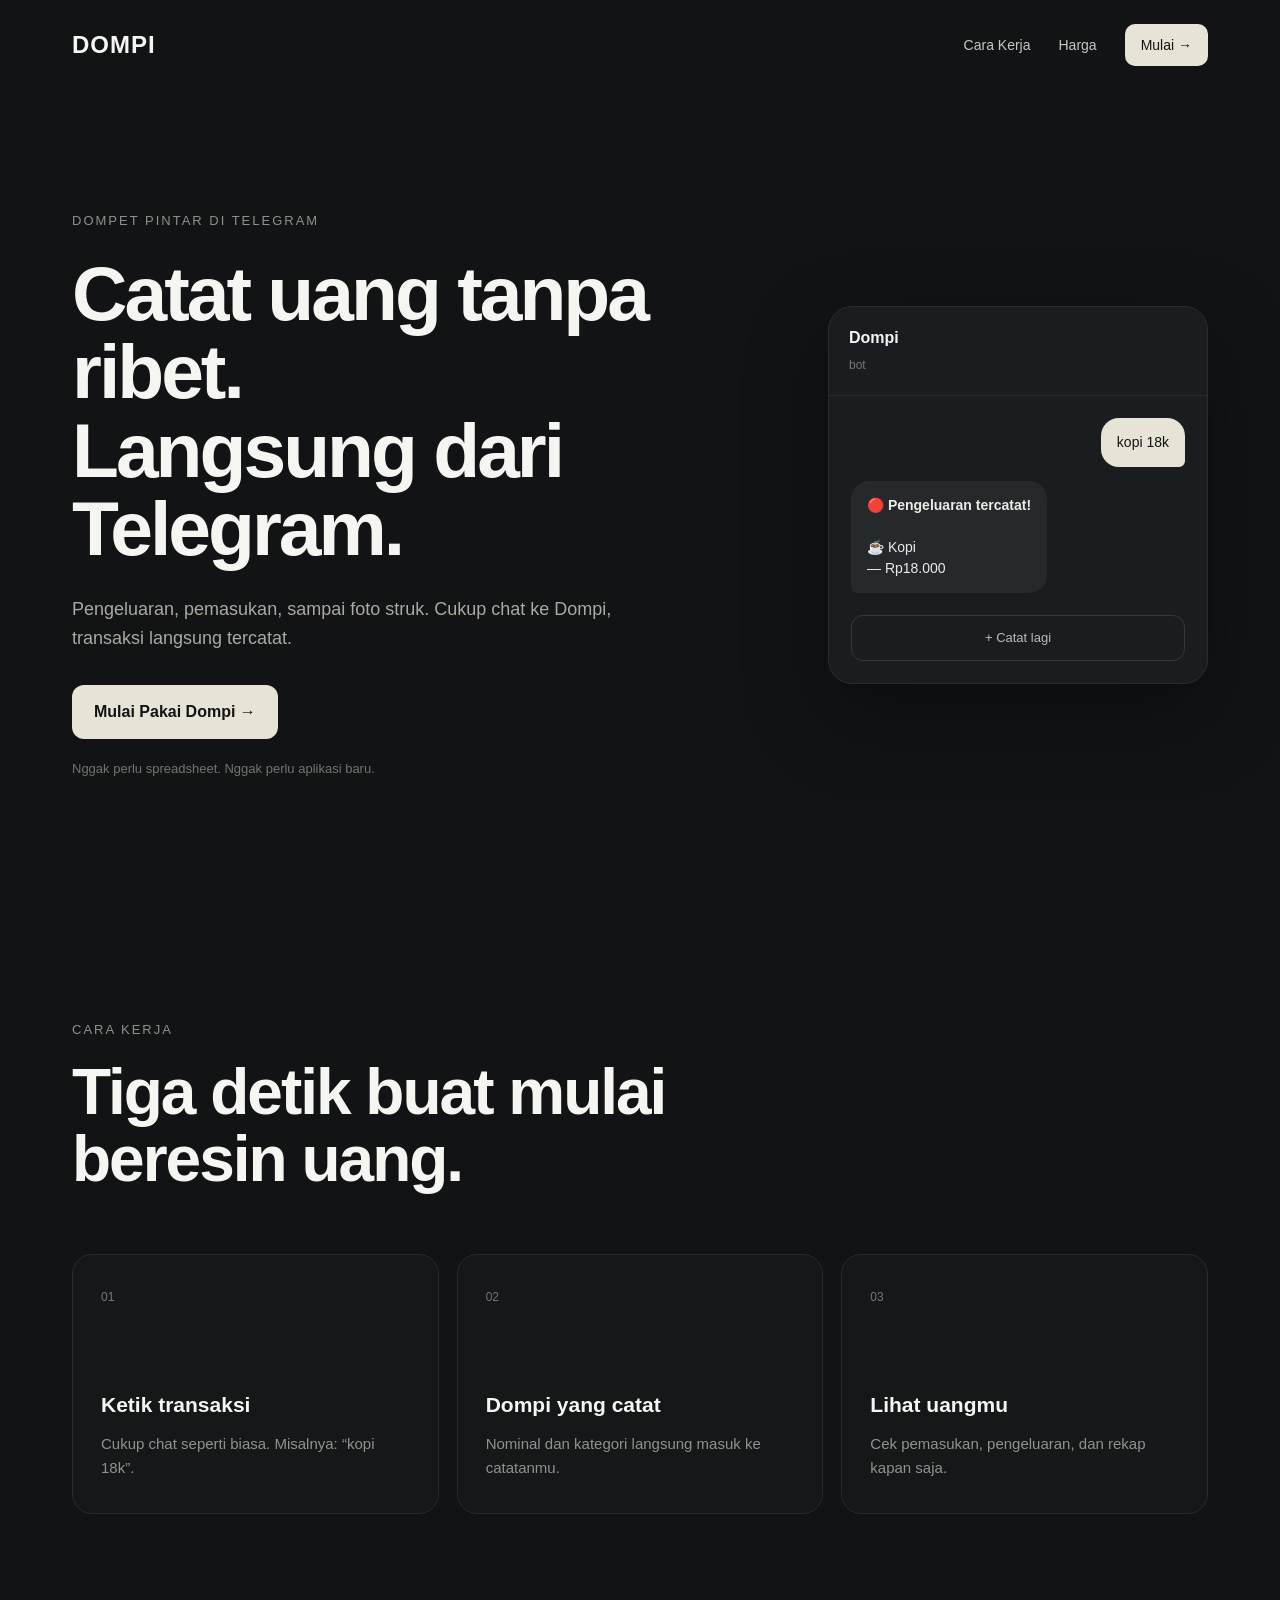
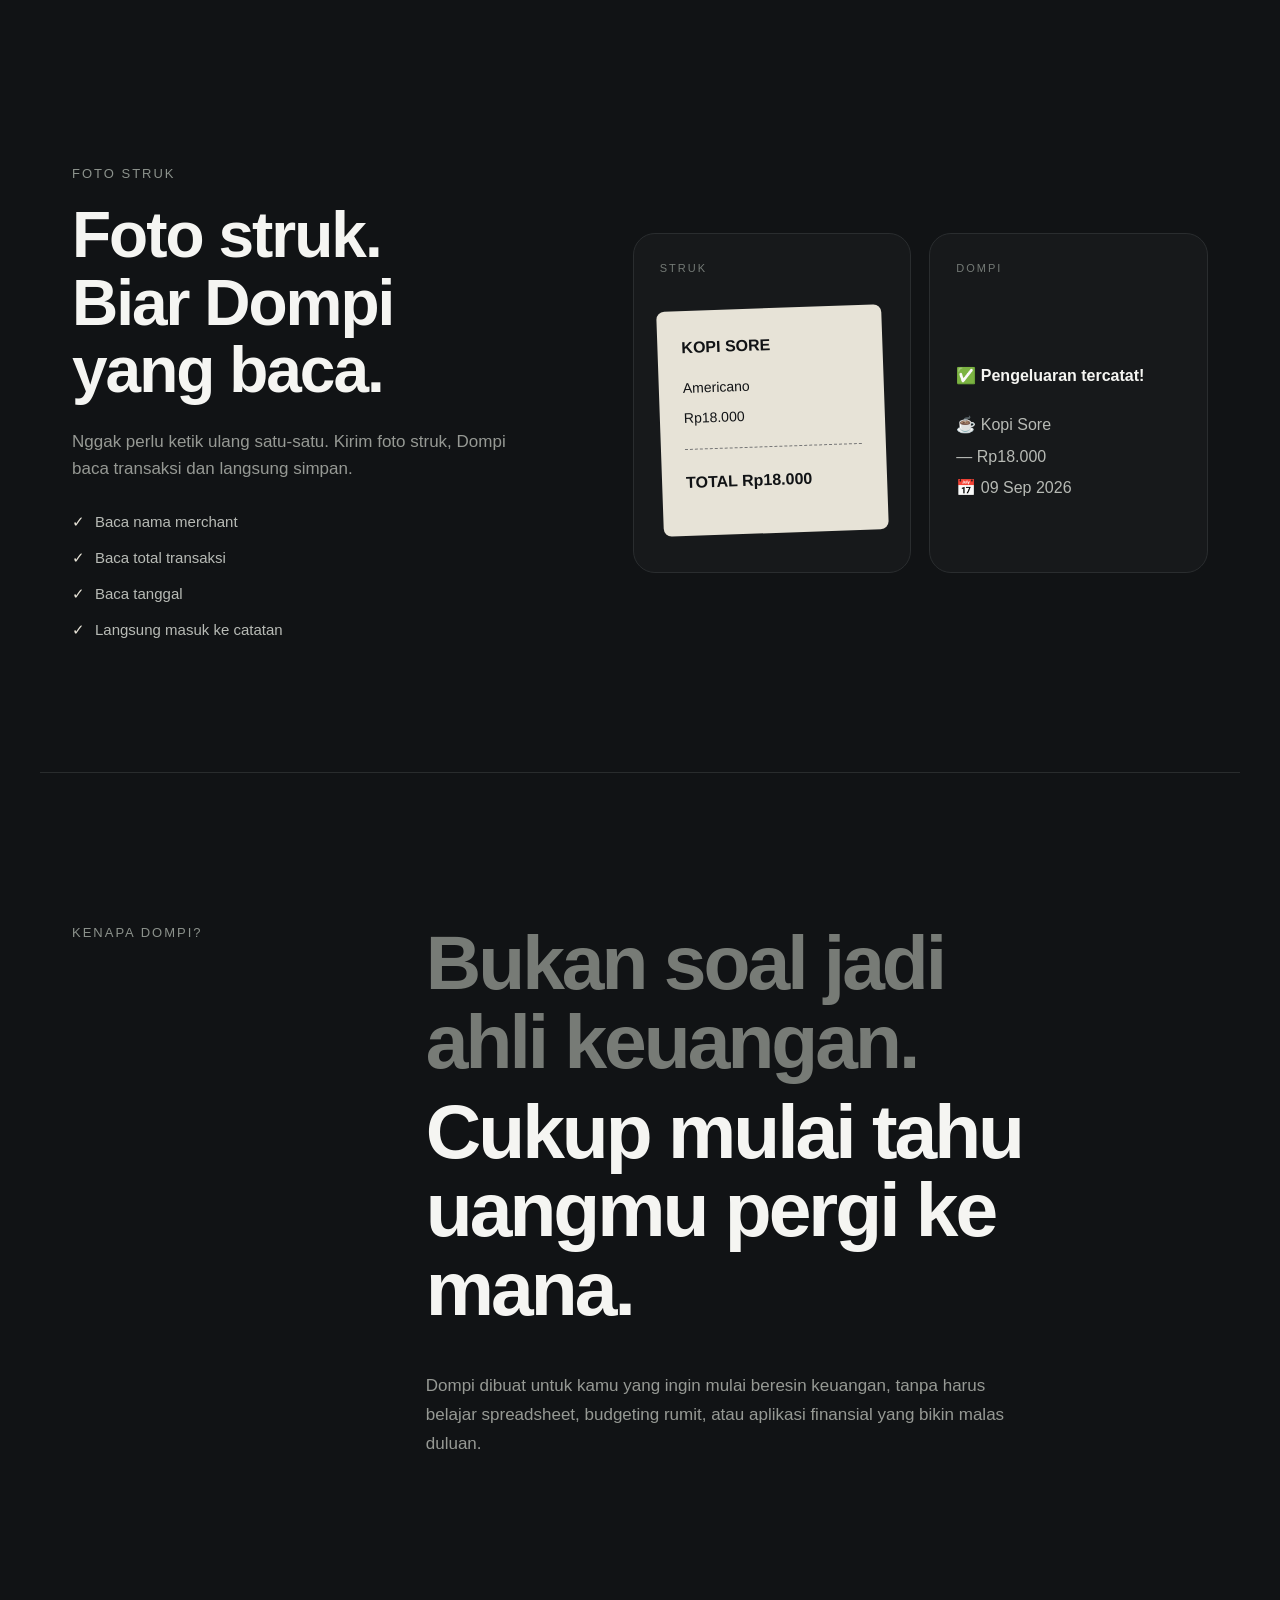
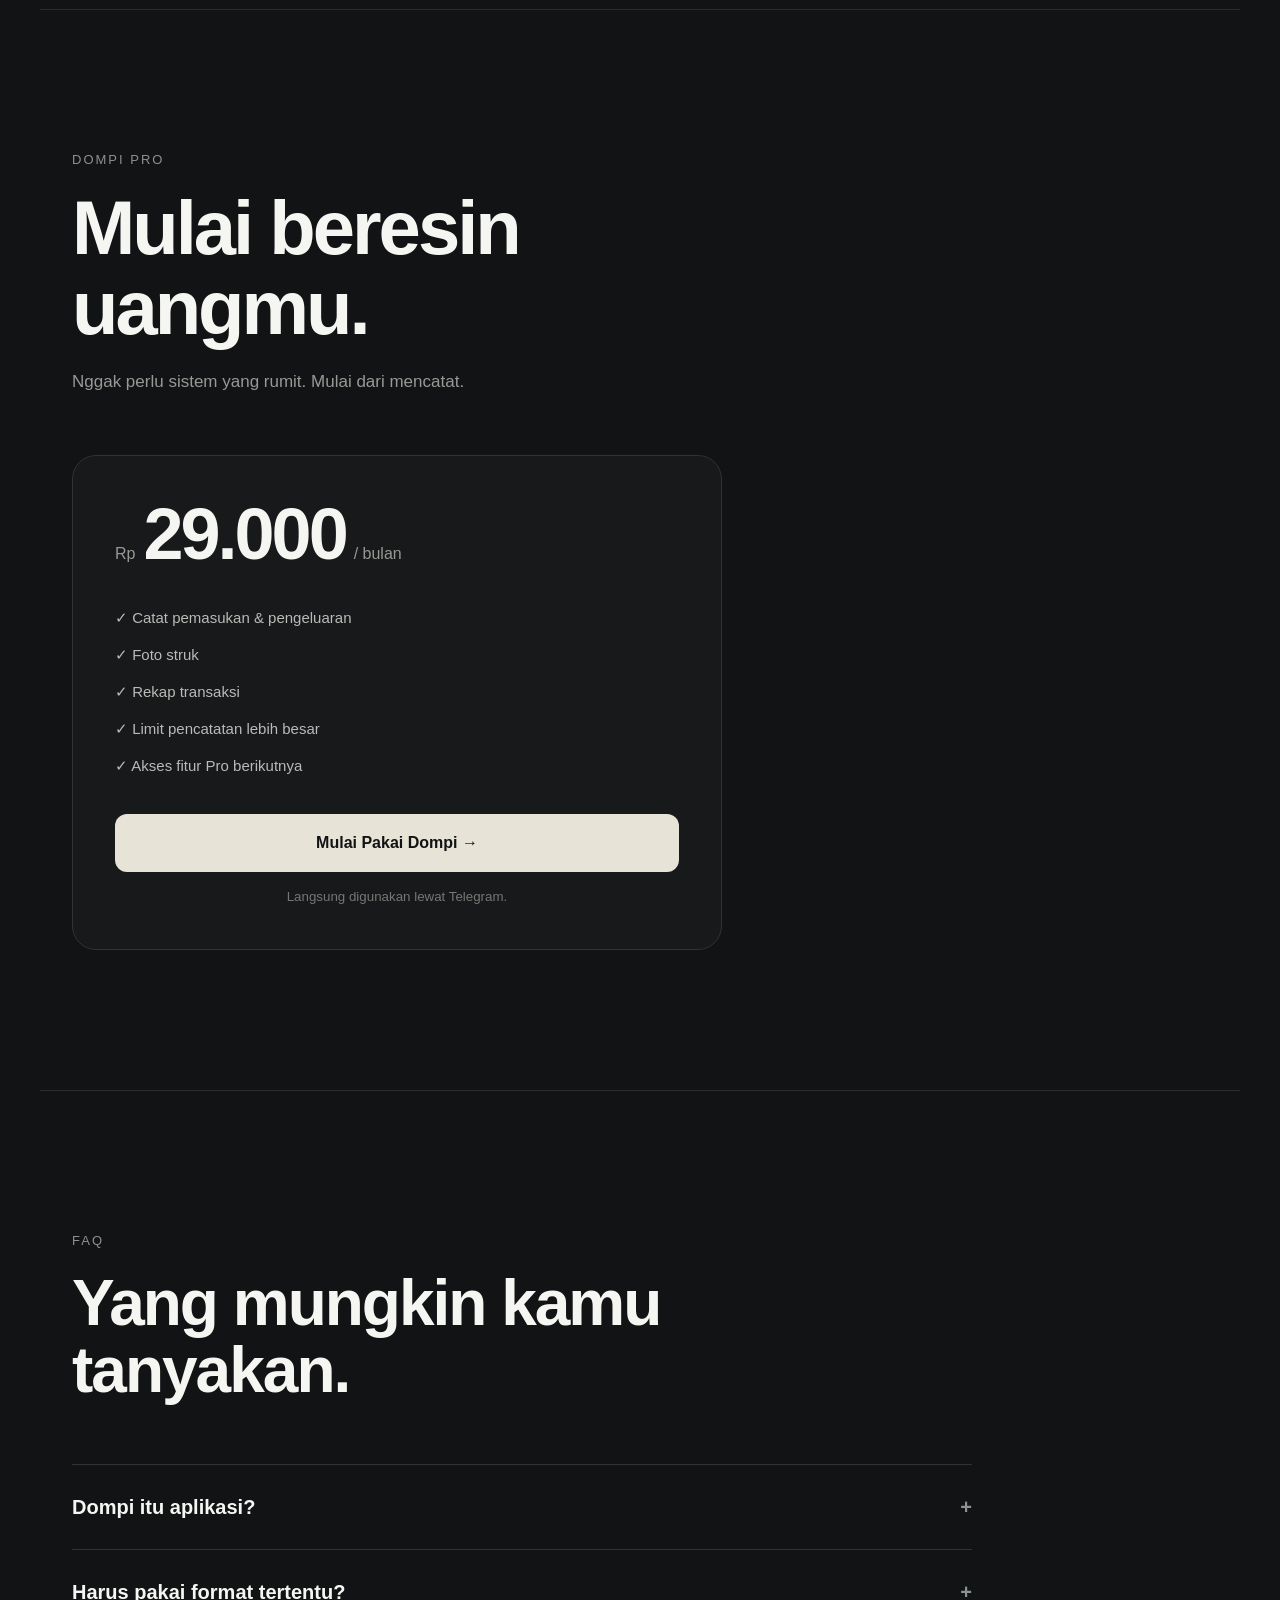
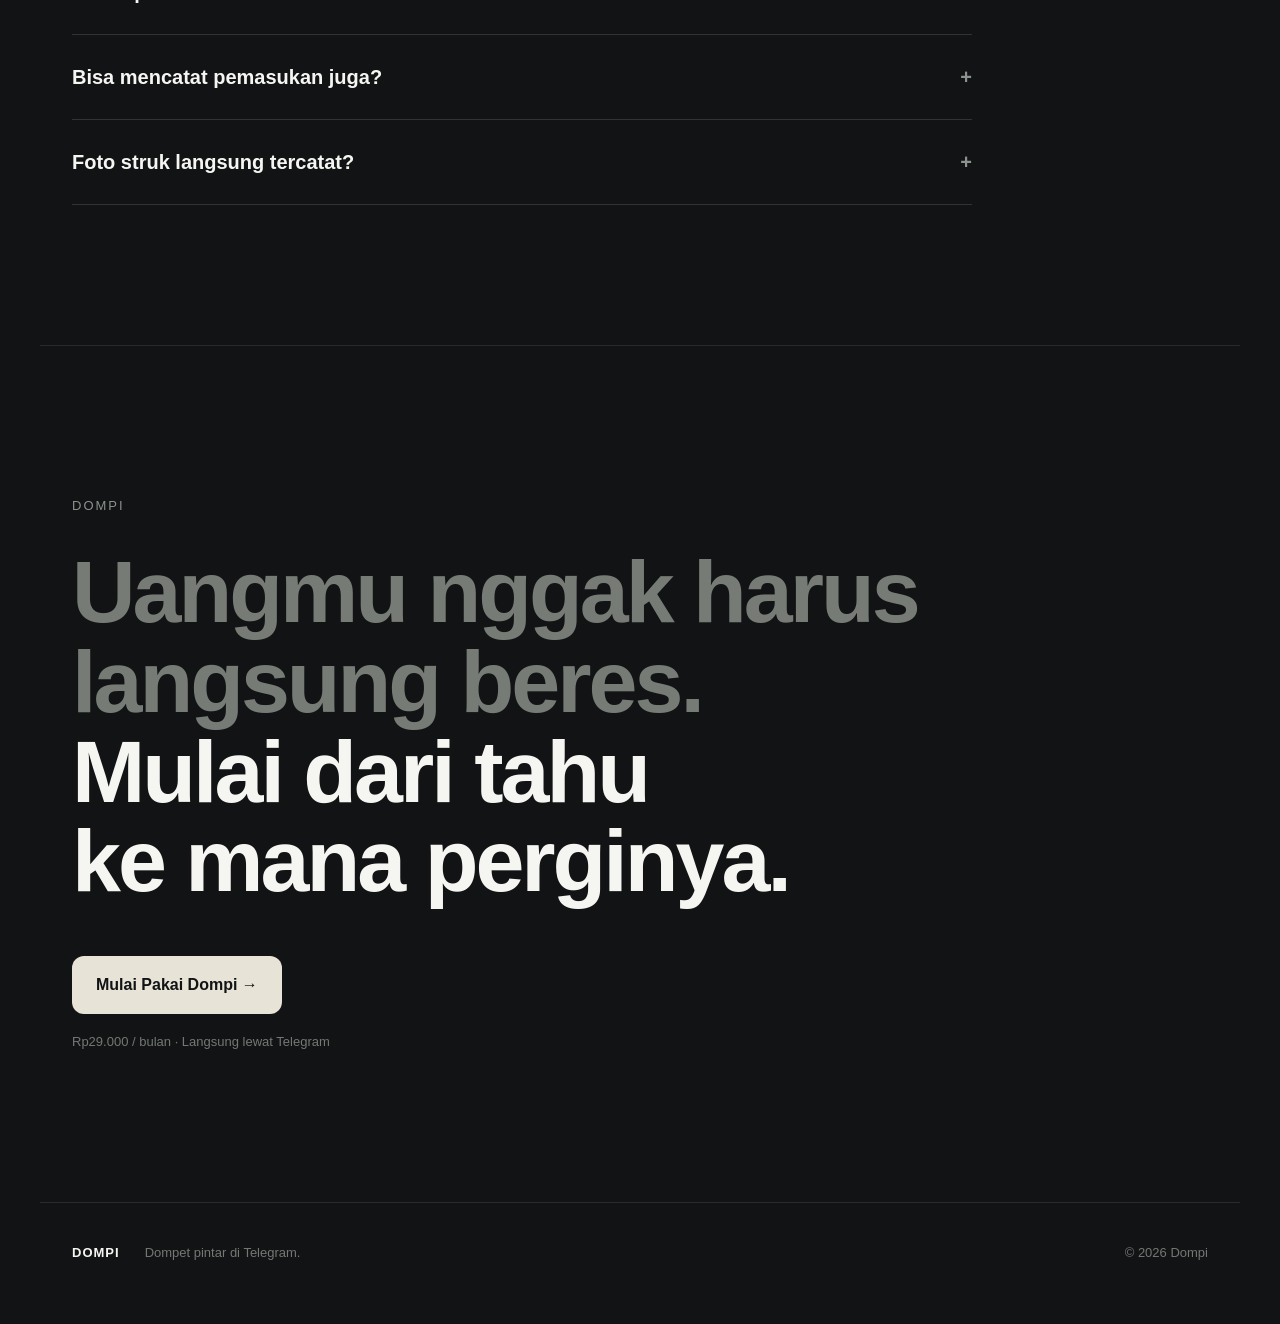
==== index.html @ 8dcc5e76 "Initial Dompi landing page" ====
<!DOCTYPE html>
<html lang="id">
<head>
    <meta charset="UTF-8">
    <meta name="viewport" content="width=device-width, initial-scale=1.0">

    <title>Dompi — Catat Uang Tanpa Ribet</title>
    <link rel="stylesheet" href="style.css">
</head>

<body>

    <nav>
        <h2>DOMPI</h2>

        <div>
            <a href="#cara-kerja">Cara Kerja</a>
            <a href="#harga">Harga</a>
            <a href="https://t.me/catetexpbot" target="_blank">Mulai →</a>
        </div>
    </nav>

<main>
    <section class="hero">

        <div class="hero-copy">
            <p>DOMPET PINTAR DI TELEGRAM</p>

            <h1>
                Catat uang tanpa ribet.<br>
                Langsung dari Telegram.
            </h1>

            <p>
                Pengeluaran, pemasukan, sampai foto struk.
                Cukup chat ke Dompi, transaksi langsung tercatat.
            </p>

            <a href="https://t.me/catetexpbot" target="_blank">Mulai Pakai Dompi →</a>

            <p>
                Nggak perlu spreadsheet. Nggak perlu aplikasi baru.
            </p>
        </div>

        <div class="chat-card">
            <div class="chat-header">
                <div>
                    <strong>Dompi</strong>
                    <span>bot</span>
                </div>
            </div>

            <div class="chat-body">
                <div class="message user-message">
                    kopi 18k
                </div>

                <div class="message bot-message">
                    <strong>🔴 Pengeluaran tercatat!</strong>
                    <br><br>
                    ☕ Kopi
                    <br>
                    — Rp18.000
                </div>

                <div class="chat-action">
                    + Catat lagi
                </div>
            </div>
        </div>

    </section>
</main>
<section class="how-it-works" id="cara-kerja">

    <div class="section-heading">
        <p>CARA KERJA</p>
        <h2>Tiga detik buat mulai beresin uang.</h2>
    </div>

    <div class="steps">

        <div class="step">
            <span>01</span>
            <h3>Ketik transaksi</h3>
            <p>Cukup chat seperti biasa. Misalnya: “kopi 18k”.</p>
        </div>

        <div class="step">
            <span>02</span>
            <h3>Dompi yang catat</h3>
            <p>Nominal dan kategori langsung masuk ke catatanmu.</p>
        </div>

        <div class="step">
            <span>03</span>
            <h3>Lihat uangmu</h3>
            <p>Cek pemasukan, pengeluaran, dan rekap kapan saja.</p>
        </div>

    </div>

</section>
<section class="receipt-section">

    <div class="receipt-copy">
        <p>FOTO STRUK</p>

        <h2>
            Foto struk.<br>
            Biar Dompi yang baca.
        </h2>

        <p>
            Nggak perlu ketik ulang satu-satu.
            Kirim foto struk, Dompi baca transaksi dan langsung simpan.
        </p>

        <ul>
            <li>Baca nama merchant</li>
            <li>Baca total transaksi</li>
            <li>Baca tanggal</li>
            <li>Langsung masuk ke catatan</li>
        </ul>
    </div>

    <div class="receipt-demo">

        <div class="receipt-photo">
            <span>STRUK</span>

            <div class="fake-receipt">
                <strong>KOPI SORE</strong>
                <p>Americano</p>
                <p>Rp18.000</p>
                <hr>
                <strong>TOTAL Rp18.000</strong>
            </div>
        </div>

        <div class="receipt-result">
            <span>DOMPI</span>

            <strong>✅ Pengeluaran tercatat!</strong>

            <p>☕ Kopi Sore</p>
            <p>— Rp18.000</p>
            <p>📅 09 Sep 2026</p>
        </div>

    </div>

</section>
<section class="benefit-section">

    <div class="benefit-label">
        <p>KENAPA DOMPI?</p>
    </div>

    <div class="benefit-content">
        <h2>
            Bukan soal jadi<br>
            ahli keuangan.
        </h2>

        <p class="benefit-big">
            Cukup mulai tahu<br>
            uangmu pergi ke mana.
        </p>

        <p class="benefit-description">
            Dompi dibuat untuk kamu yang ingin mulai beresin keuangan,
            tanpa harus belajar spreadsheet, budgeting rumit,
            atau aplikasi finansial yang bikin malas duluan.
        </p>
    </div>

</section>
<section class="pricing-section" id="harga">

    <div class="pricing-heading">
        <p>DOMPI PRO</p>
        <h2>Mulai beresin uangmu.</h2>
        <p>Nggak perlu sistem yang rumit. Mulai dari mencatat.</p>
    </div>

    <div class="pricing-card">

        <div class="price">
            <span>Rp</span>
            <strong>29.000</strong>
            <span>/ bulan</span>
        </div>

        <div class="pricing-features">
            <p>✓ Catat pemasukan & pengeluaran</p>
            <p>✓ Foto struk</p>
            <p>✓ Rekap transaksi</p>
            <p>✓ Limit pencatatan lebih besar</p>
            <p>✓ Akses fitur Pro berikutnya</p>
        </div>

        <a href="https://t.me/catetexpbot" target="_blank" class="buy-button">
            Mulai Pakai Dompi →
        </a>

        <small>
            Langsung digunakan lewat Telegram.
        </small>

    </div>

</section>
<section class="faq-section">

    <div class="faq-heading">
        <p>FAQ</p>
        <h2>Yang mungkin kamu tanyakan.</h2>
    </div>

    <div class="faq-list">

        <details>
            <summary>Dompi itu aplikasi?</summary>
            <p>
                Bukan. Dompi berjalan langsung lewat Telegram,
                jadi kamu nggak perlu install aplikasi baru.
            </p>
        </details>

        <details>
            <summary>Harus pakai format tertentu?</summary>
            <p>
                Nggak. Kamu bisa mengetik simpel seperti “kopi 18k”
                dan Dompi akan mencatatnya.
            </p>
        </details>

        <details>
            <summary>Bisa mencatat pemasukan juga?</summary>
            <p>
                Bisa. Dompi mencatat pemasukan dan pengeluaran
                supaya cashflow kamu tetap terlihat.
            </p>
        </details>

        <details>
            <summary>Foto struk langsung tercatat?</summary>
            <p>
                Ya. Kirim foto struk dan Dompi akan membaca
                informasi transaksi lalu menyimpannya.
            </p>
        </details>

    </div>

</section>
<section class="final-cta">

    <p>DOMPI</p>

    <h2>
        Uangmu nggak harus<br>
        langsung beres.
    </h2>

    <h3>
        Mulai dari tahu<br>
        ke mana perginya.
    </h3>

    <a href="https://t.me/catetexpbot" target="_blank">
        Mulai Pakai Dompi →
    </a>

    <span>Rp29.000 / bulan · Langsung lewat Telegram</span>

</section>

<footer>
    <strong>DOMPI</strong>
    <p>Dompet pintar di Telegram.</p>
    <span>© 2026 Dompi</span>
</footer>
</body>
</html>
---- style.css ----
* {
    margin: 0;
    padding: 0;
    box-sizing: border-box;
}

html {
    scroll-behavior: smooth;
}

body {
    font-family: Arial, sans-serif;
    background: #111315;
    color: #f5f5f2;
    line-height: 1.6;
}

/* NAVBAR */

nav {
    width: 100%;
    max-width: 1200px;
    margin: 0 auto;
    padding: 24px 32px;

    display: flex;
    justify-content: space-between;
    align-items: center;
}

nav h2 {
    font-size: 24px;
    letter-spacing: 1px;
}

nav div {
    display: flex;
    gap: 28px;
    align-items: center;
}

nav a {
    color: #c7c7c1;
    text-decoration: none;
    font-size: 14px;
}

nav a:last-child {
    color: #111315;
    background: #e7e3d7;
    padding: 10px 16px;
    border-radius: 10px;
}

/* HERO */

main {
    min-height: calc(100vh - 90px);
    display: flex;
    align-items: center;
}

.hero {
    width: 100%;
    max-width: 1200px;
    margin: 0 auto;
    padding: 80px 32px;

    display: grid;
    grid-template-columns: 1.25fr 0.75fr;
    gap: 70px;
    align-items: center;
}

.hero-copy > p:first-child {
    color: #8c928c;
    font-size: 13px;
    letter-spacing: 2px;
    margin-bottom: 22px;
}

.hero-copy h1 {
    font-size: clamp(52px, 6vw, 86px);
    line-height: 1.02;
    letter-spacing: -3px;
    margin-bottom: 28px;
}

.hero-copy h1 + p {
    color: #aaa9a3;
    max-width: 600px;
    font-size: 18px;
    margin-bottom: 32px;
}

.hero-copy > a {
    display: inline-block;
    background: #e7e3d7;
    color: #111315;
    text-decoration: none;
    padding: 14px 22px;
    border-radius: 12px;
    font-weight: 600;
    margin-bottom: 20px;
}

.hero-copy > a + p {
    color: #72756f;
    font-size: 13px;
}

/* CHAT MOCKUP */

.chat-card {
    width: 100%;
    max-width: 380px;
    margin-left: auto;

    background: #1a1d1f;
    border: 1px solid #2a2d2f;
    border-radius: 24px;
    overflow: hidden;

    box-shadow: 0 30px 80px rgba(0, 0, 0, 0.35);
}

.chat-header {
    padding: 18px 20px;
    border-bottom: 1px solid #2a2d2f;
}

.chat-header strong {
    display: block;
}

.chat-header span {
    color: #747a76;
    font-size: 12px;
}

.chat-body {
    padding: 22px;
    display: flex;
    flex-direction: column;
    gap: 14px;
}

.message {
    padding: 14px 16px;
    border-radius: 18px;
    font-size: 14px;
    line-height: 1.5;
}

.user-message {
    align-self: flex-end;
    background: #e7e3d7;
    color: #111315;
    border-bottom-right-radius: 6px;
}

.bot-message {
    align-self: flex-start;
    background: #25292b;
    color: #ecece7;
    border-bottom-left-radius: 6px;
}

.chat-action {
    margin-top: 8px;
    text-align: center;
    padding: 12px;
    border: 1px solid #34383a;
    border-radius: 12px;
    color: #b8bbb6;
    font-size: 13px;
}

/* CARA KERJA */

.how-it-works {
    max-width: 1200px;
    margin: 0 auto;
    padding: 120px 32px;
}

.section-heading {
    max-width: 700px;
    margin-bottom: 60px;
}

.section-heading > p {
    color: #8c928c;
    font-size: 13px;
    letter-spacing: 2px;
    margin-bottom: 18px;
}

.section-heading h2 {
    font-size: clamp(38px, 5vw, 64px);
    line-height: 1.05;
    letter-spacing: -2px;
}

.steps {
    display: grid;
    grid-template-columns: repeat(3, 1fr);
    gap: 18px;
}

.step {
    min-height: 260px;
    padding: 28px;

    border: 1px solid #292c2d;
    border-radius: 20px;
    background: #151719;
}

.step span {
    color: #737872;
    font-size: 12px;
}

.step h3 {
    margin-top: 80px;
    margin-bottom: 10px;
    font-size: 21px;
}

.step p {
    color: #91938f;
    font-size: 15px;
}

/* MOBILE */
/* FOTO STRUK */

.receipt-section {
    max-width: 1200px;
    margin: 0 auto;
    padding: 130px 32px;

    display: grid;
    grid-template-columns: 0.9fr 1.1fr;
    gap: 90px;
    align-items: center;
}

.receipt-copy > p:first-child {
    color: #8c928c;
    font-size: 13px;
    letter-spacing: 2px;
    margin-bottom: 18px;
}

.receipt-copy h2 {
    font-size: clamp(42px, 5vw, 68px);
    line-height: 1.05;
    letter-spacing: -2px;
    margin-bottom: 24px;
}

.receipt-copy h2 + p {
    color: #969994;
    font-size: 17px;
    max-width: 520px;
    margin-bottom: 28px;
}

.receipt-copy ul {
    list-style: none;
    display: grid;
    gap: 12px;
}

.receipt-copy li {
    color: #b8bbb6;
    font-size: 15px;
}

.receipt-copy li::before {
    content: "✓";
    margin-right: 10px;
    color: #e7e3d7;
}

.receipt-demo {
    display: grid;
    grid-template-columns: 1fr 1fr;
    gap: 18px;
    align-items: center;
}

.receipt-photo,
.receipt-result {
    min-height: 340px;
    padding: 26px;
    border-radius: 22px;
    border: 1px solid #2a2d2f;
    background: #17191b;
}

.receipt-photo > span,
.receipt-result > span {
    display: block;
    color: #747a76;
    font-size: 11px;
    letter-spacing: 2px;
    margin-bottom: 30px;
}

.fake-receipt {
    background: #e7e3d7;
    color: #111315;
    padding: 24px;
    border-radius: 8px;
    transform: rotate(-2deg);
}

.fake-receipt strong {
    display: block;
    margin-bottom: 16px;
}

.fake-receipt p {
    margin-bottom: 8px;
    font-size: 14px;
}

.fake-receipt hr {
    border: 0;
    border-top: 1px dashed #777;
    margin: 20px 0;
}

.receipt-result {
    display: flex;
    flex-direction: column;
}

.receipt-result strong {
    margin-top: 55px;
    margin-bottom: 24px;
}

.receipt-result p {
    color: #b7bab5;
    margin-bottom: 6px;
}
/* BENEFIT */

.benefit-section {
    max-width: 1200px;
    margin: 0 auto;
    padding: 150px 32px;

    display: grid;
    grid-template-columns: 0.35fr 1fr;
    gap: 80px;

    border-top: 1px solid #292c2d;
}

.benefit-label p {
    color: #8c928c;
    font-size: 13px;
    letter-spacing: 2px;
}

.benefit-content h2 {
    color: #777b76;
    font-size: clamp(46px, 6vw, 82px);
    line-height: 1.02;
    letter-spacing: -3px;
    font-weight: 600;
}

.benefit-big {
    color: #f5f5f2;
    font-size: clamp(46px, 6vw, 82px);
    line-height: 1.02;
    letter-spacing: -3px;
    font-weight: 700;
    margin-top: 12px;
}

.benefit-description {
    max-width: 580px;
    margin-top: 45px;

    color: #969994;
    font-size: 17px;
    line-height: 1.7;
}
/* PRICING */

.pricing-section {
    max-width: 1200px;
    margin: 0 auto;
    padding: 140px 32px;
    border-top: 1px solid #292c2d;
}

.pricing-heading {
    max-width: 700px;
    margin-bottom: 60px;
}

.pricing-heading > p:first-child {
    color: #8c928c;
    font-size: 13px;
    letter-spacing: 2px;
    margin-bottom: 18px;
}

.pricing-heading h2 {
    font-size: clamp(46px, 6vw, 76px);
    line-height: 1.05;
    letter-spacing: -3px;
    margin-bottom: 20px;
}

.pricing-heading h2 + p {
    color: #969994;
    font-size: 17px;
}

.pricing-card {
    max-width: 650px;
    padding: 42px;

    background: #17191b;
    border: 1px solid #303335;
    border-radius: 24px;
}

.price {
    display: flex;
    align-items: baseline;
    gap: 8px;
    margin-bottom: 36px;
}

.price span {
    color: #969994;
    font-size: 16px;
}

.price strong {
    font-size: clamp(50px, 6vw, 72px);
    line-height: 1;
    letter-spacing: -3px;
}

.pricing-features {
    display: grid;
    gap: 13px;
    margin-bottom: 36px;
}

.pricing-features p {
    color: #b8bbb6;
    font-size: 15px;
}

.buy-button {
    display: block;
    width: 100%;
    padding: 16px 20px;

    background: #e7e3d7;
    color: #111315;

    text-decoration: none;
    text-align: center;
    font-weight: 700;

    border-radius: 12px;
    margin-bottom: 14px;
}

.pricing-card small {
    display: block;
    text-align: center;
    color: #747873;
}
/* FAQ */

.faq-section {
    max-width: 1200px;
    margin: 0 auto;
    padding: 140px 32px;
    border-top: 1px solid #292c2d;
}

.faq-heading {
    max-width: 700px;
    margin-bottom: 60px;
}

.faq-heading > p {
    color: #8c928c;
    font-size: 13px;
    letter-spacing: 2px;
    margin-bottom: 18px;
}

.faq-heading h2 {
    font-size: clamp(42px, 5vw, 68px);
    line-height: 1.05;
    letter-spacing: -2px;
}

.faq-list {
    max-width: 900px;
}

.faq-list details {
    border-top: 1px solid #303335;
    padding: 26px 0;
}

.faq-list details:last-child {
    border-bottom: 1px solid #303335;
}

.faq-list summary {
    cursor: pointer;
    font-size: 20px;
    font-weight: 600;
    list-style: none;
}

.faq-list summary::-webkit-details-marker {
    display: none;
}

.faq-list summary::after {
    content: "+";
    float: right;
    color: #8c928c;
}

.faq-list details[open] summary::after {
    content: "−";
}

.faq-list details p {
    max-width: 650px;
    margin-top: 18px;
    color: #969994;
    font-size: 15px;
    line-height: 1.7;
}
/* FINAL CTA */

.final-cta {
    max-width: 1200px;
    margin: 0 auto;
    padding: 150px 32px;
    border-top: 1px solid #292c2d;
}

.final-cta > p {
    color: #8c928c;
    font-size: 13px;
    letter-spacing: 2px;
    margin-bottom: 30px;
}

.final-cta h2,
.final-cta h3 {
    font-size: clamp(48px, 7vw, 88px);
    line-height: 1.02;
    letter-spacing: -3px;
}

.final-cta h2 {
    color: #777b76;
}

.final-cta h3 {
    color: #f5f5f2;
    margin-bottom: 50px;
}

.final-cta a {
    display: inline-block;
    background: #e7e3d7;
    color: #111315;
    text-decoration: none;
    padding: 16px 24px;
    border-radius: 12px;
    font-weight: 700;
    margin-bottom: 18px;
}

.final-cta span {
    display: block;
    color: #747873;
    font-size: 13px;
}

/* FOOTER */

footer {
    max-width: 1200px;
    margin: 0 auto;
    padding: 40px 32px 60px;
    border-top: 1px solid #292c2d;

    display: flex;
    align-items: center;
    gap: 25px;

    color: #747873;
    font-size: 13px;
}

footer strong {
    color: #f5f5f2;
    letter-spacing: 1px;
}

footer span {
    margin-left: auto;
}
@media (max-width: 768px) {

    nav {
        padding: 20px;
    }

    nav div a:not(:last-child) {
        display: none;
    }

    main {
        min-height: auto;
    }

    .hero {
        grid-template-columns: 1fr;
        gap: 45px;
        padding: 40px 20px 70px;
    }

    .hero-copy h1 {
        font-size: 48px;
        letter-spacing: -2px;
    }

    .hero-copy h1 + p {
        font-size: 16px;
    }

    .hero-copy > a {
        width: 100%;
        text-align: center;
    }

    .chat-card {
        max-width: 100%;
        margin: 0 auto;
    }

    .how-it-works {
        padding: 50px 20px;
    }

    .steps {
        grid-template-columns: 1fr;
    }

    .step {
        min-height: auto;
        padding: 28px 24px;
    }

    .step h3 {
        margin-top: 45px;
    }

    .receipt-section {
        grid-template-columns: 1fr;
        gap: 50px;
        padding: 50px 20px 90px;
    }

    .receipt-demo {
        grid-template-columns: 1fr;
    }
    .benefit-section {
        grid-template-columns: 1fr;
        gap: 35px;
        padding: 60px 20px 90px;
    }

    .benefit-content h2,
    .benefit-big {
        font-size: 46px;
        letter-spacing: -2px;
    }

    .benefit-description {
        font-size: 16px;
        margin-top: 32px;
    }
    .pricing-section {
        padding: 60px 20px 90px;
    }

    .pricing-card {
        padding: 28px 22px;
    }

    .price strong {
        font-size: 52px;
    }  
    .faq-section {
        padding: 100px 20px;
    }

    .faq-list summary {
        font-size: 18px;
    } 
    .final-cta {
        padding: 60px 20px 90px;
    }

    .final-cta h2,
    .final-cta h3 {
        font-size: 48px;
        letter-spacing: -2px;
    }

    .final-cta a {
        width: 100%;
        text-align: center;
    }

    footer {
        padding: 35px 20px;
        flex-direction: column;
        align-items: flex-start;
        gap: 8px;
    }

    footer span {
        margin-left: 0;
    }             
}
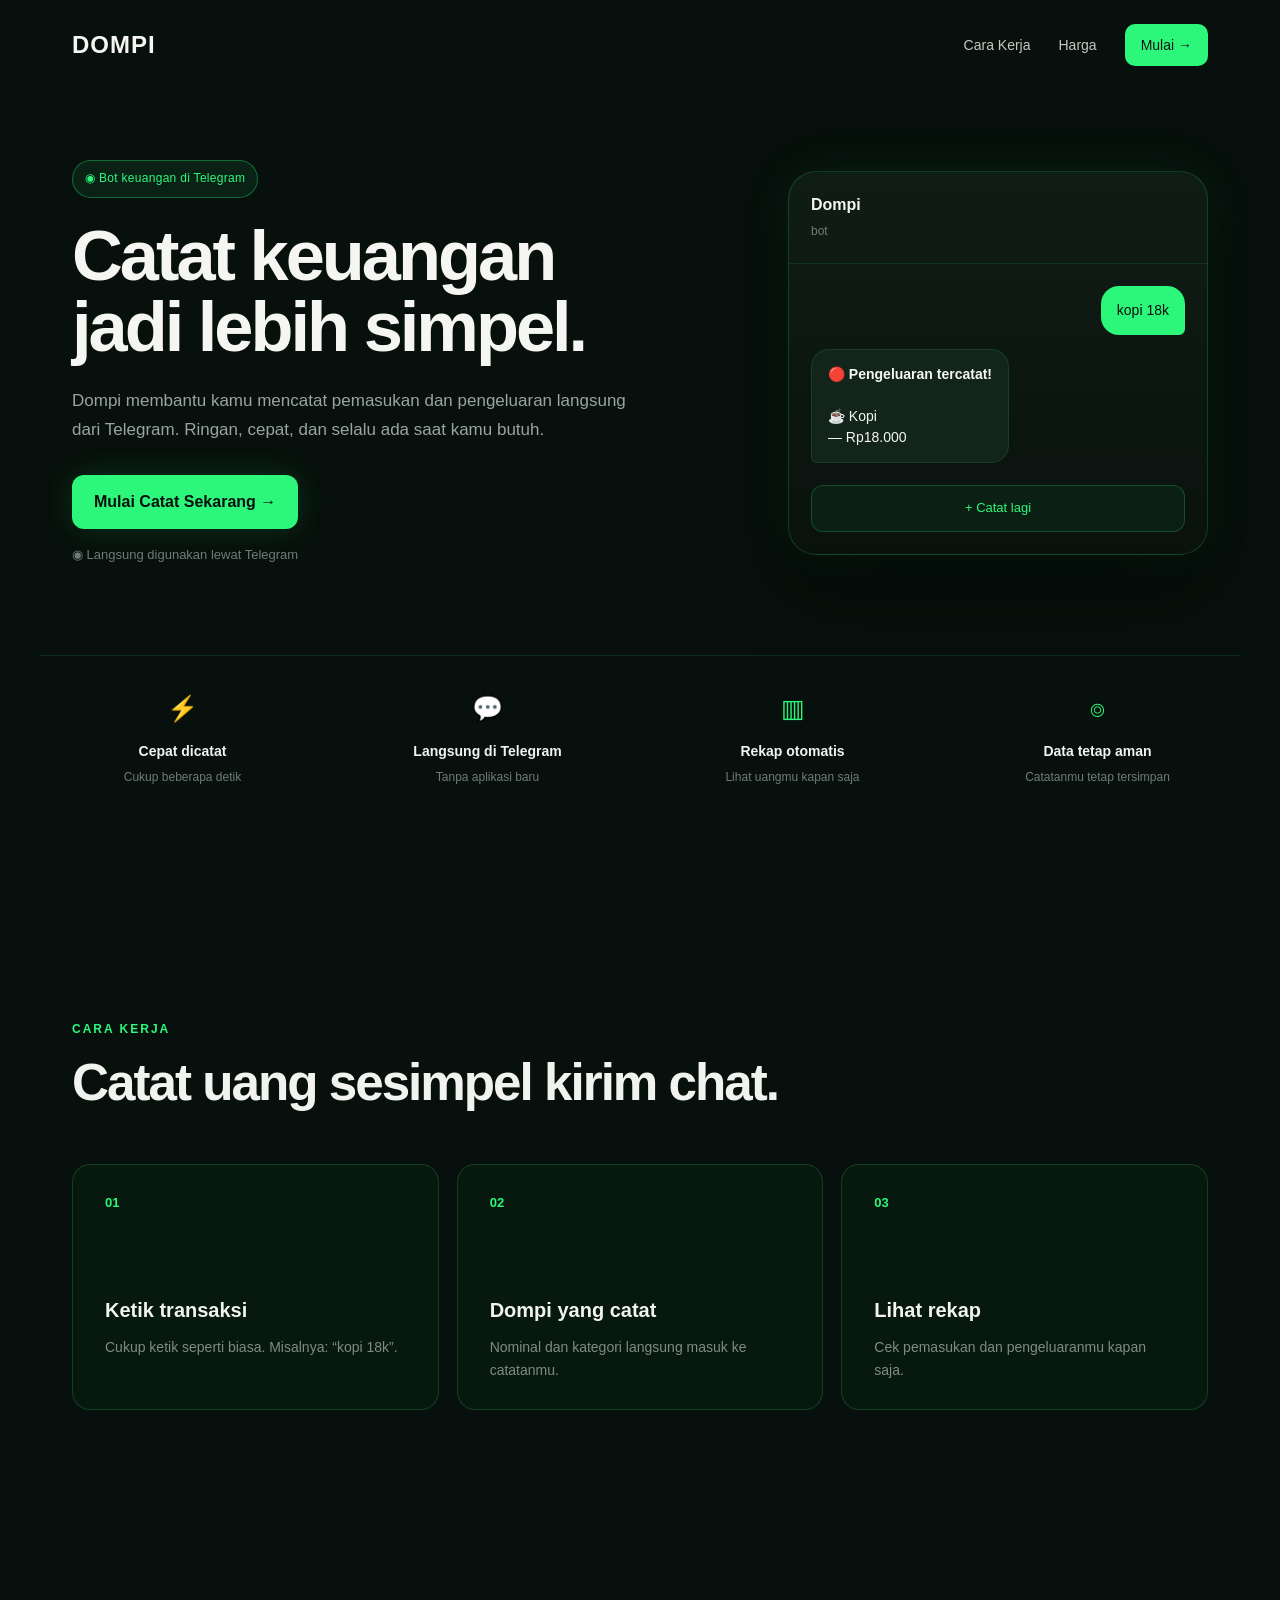
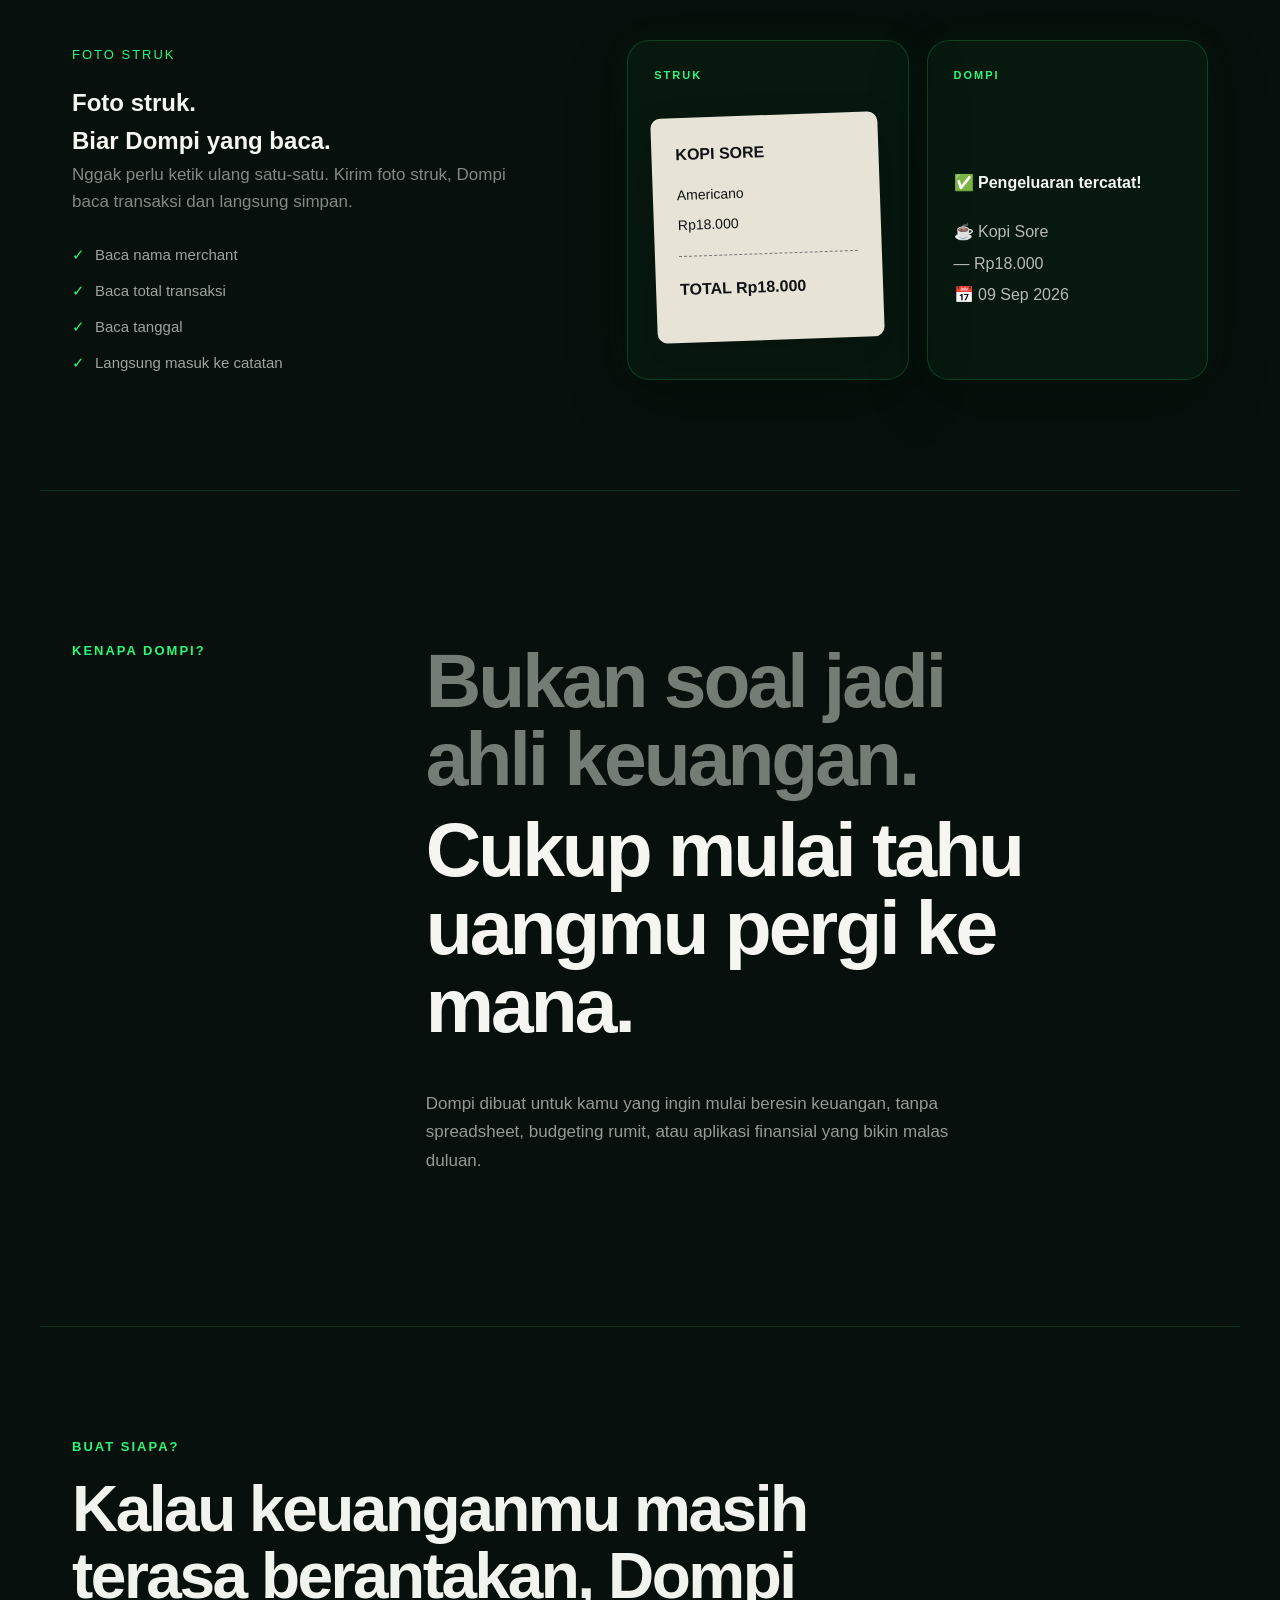
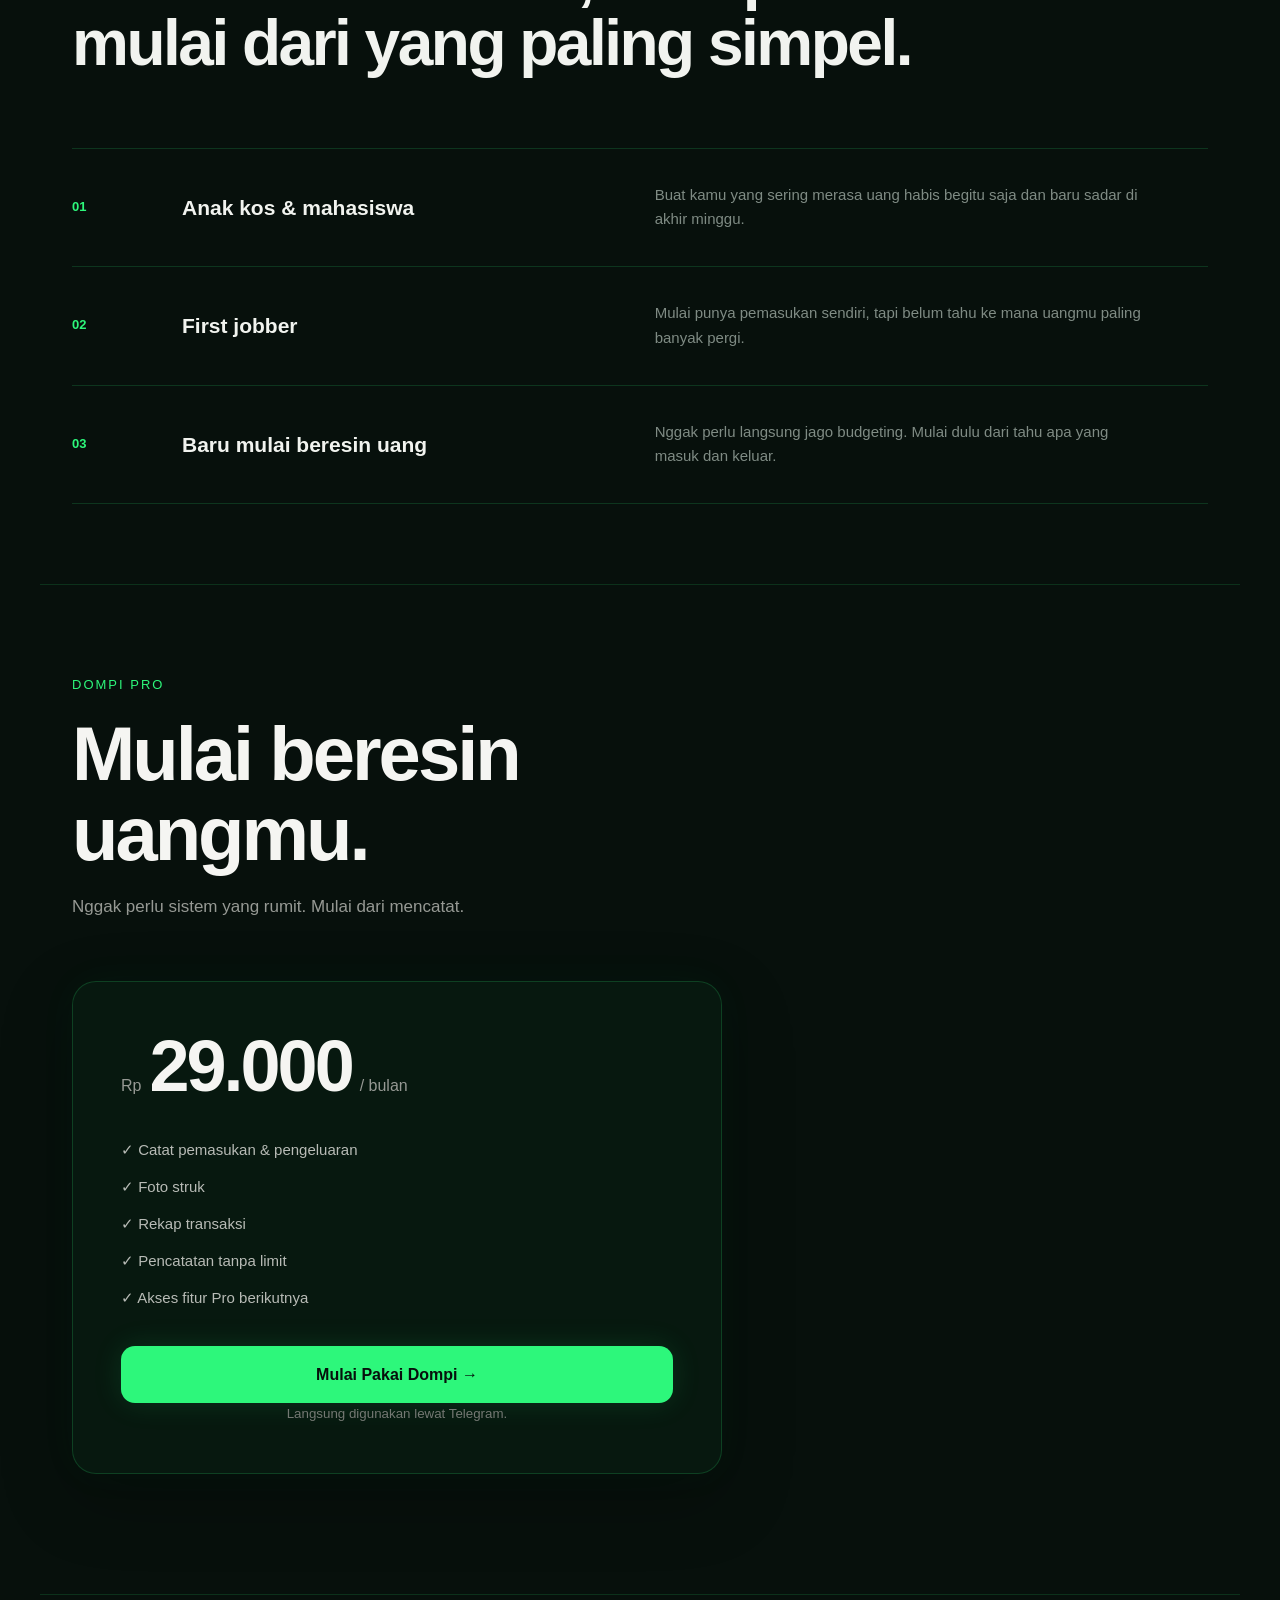
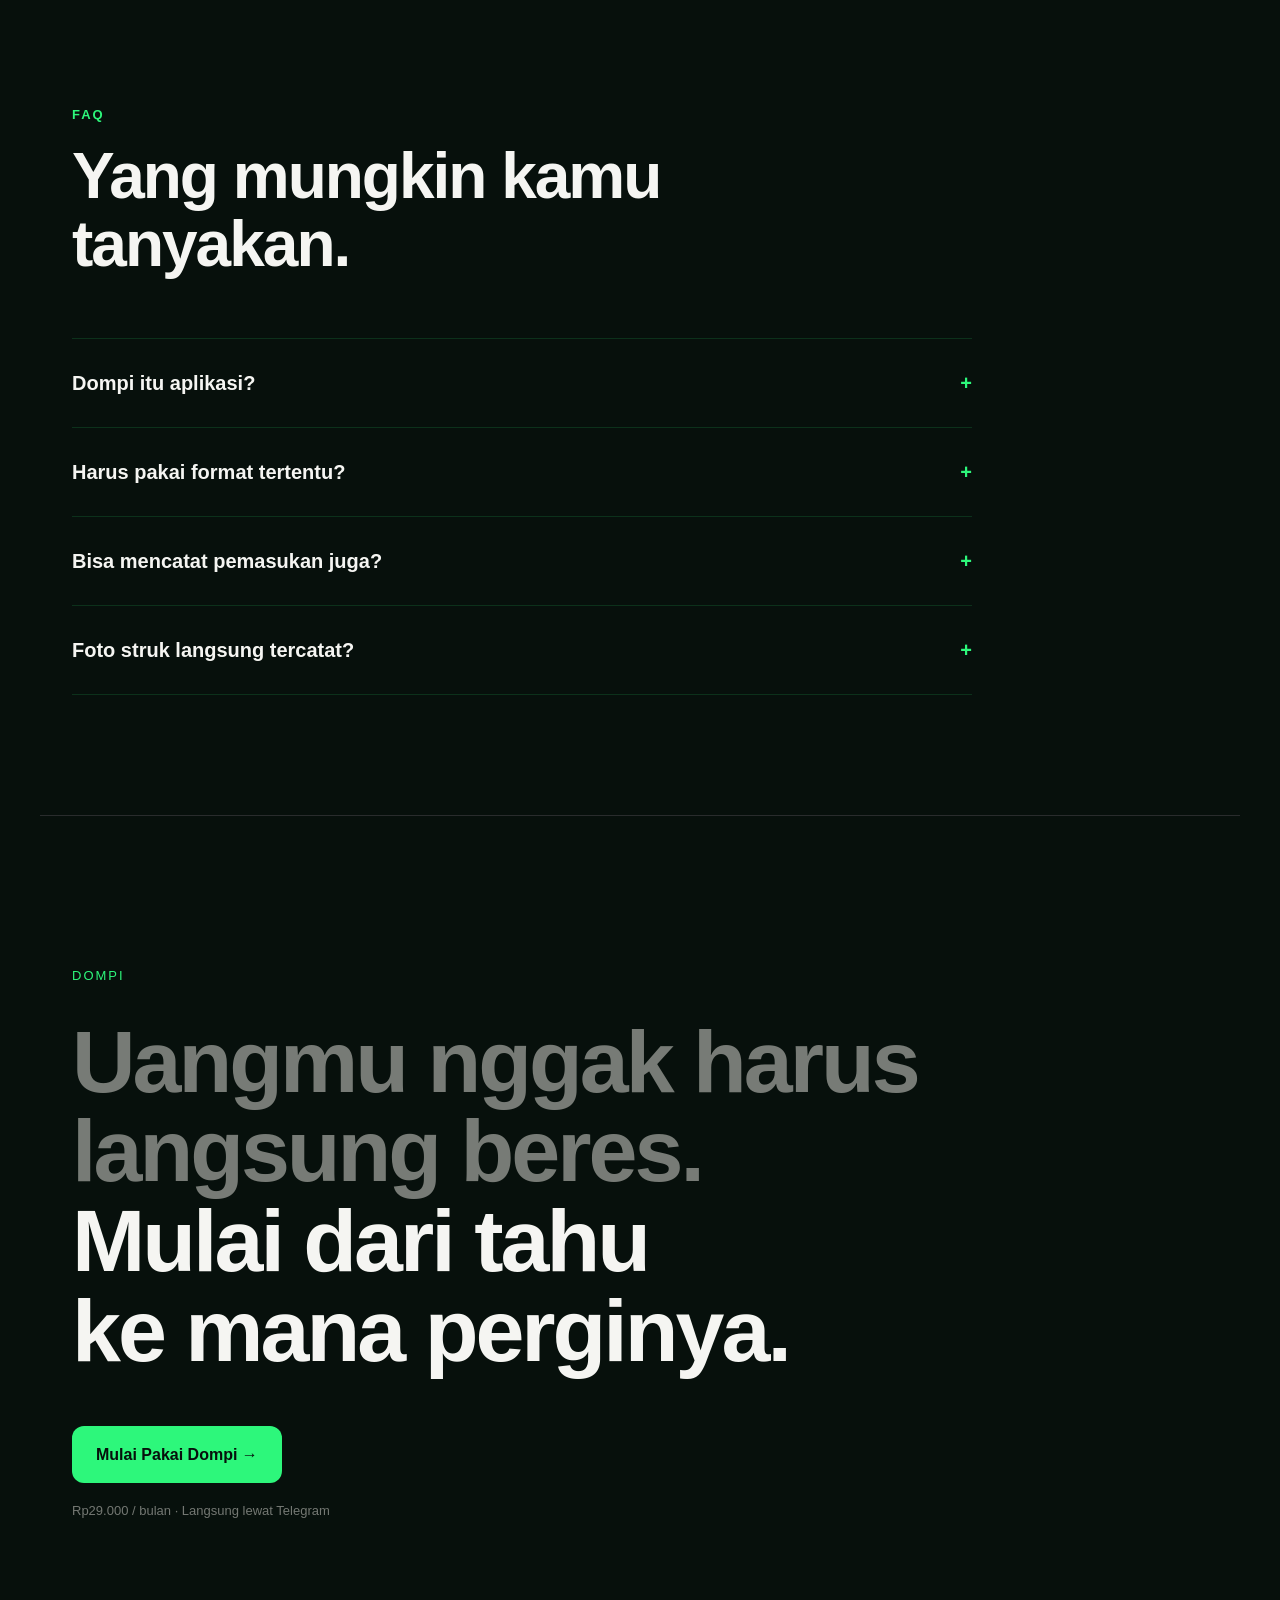
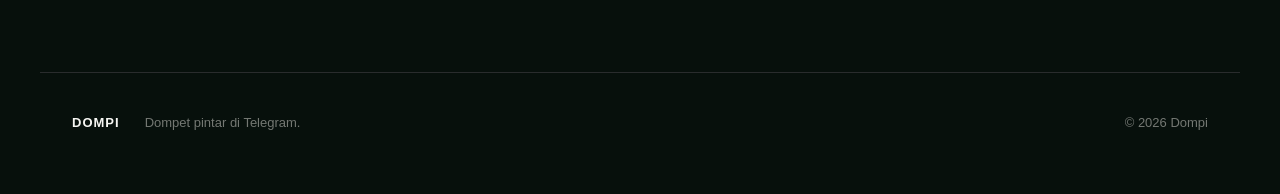
==== commit c606a751: "update landing page" ====
--- a/index.html
+++ b/index.html
@@ -24,23 +24,32 @@
     <section class="hero">
 
         <div class="hero-copy">
-            <p>DOMPET PINTAR DI TELEGRAM</p>
+
+            <div class="hero-badge">
+                ◉ Bot keuangan di Telegram
+            </div>
 
             <h1>
-                Catat uang tanpa ribet.<br>
-                Langsung dari Telegram.
+                Catat keuangan<br>
+                jadi lebih simpel.
             </h1>
 
-            <p>
-                Pengeluaran, pemasukan, sampai foto struk.
-                Cukup chat ke Dompi, transaksi langsung tercatat.
-            </p>
-
-            <a href="https://t.me/catetexpbot" target="_blank">Mulai Pakai Dompi →</a>
-
-            <p>
-                Nggak perlu spreadsheet. Nggak perlu aplikasi baru.
-            </p>
+            <p class="hero-description">
+                Dompi membantu kamu mencatat pemasukan dan pengeluaran
+                langsung dari Telegram. Ringan, cepat, dan selalu ada
+                saat kamu butuh.
+            </p>
+
+            <a href="https://t.me/catetexpbot"
+               target="_blank"
+               class="hero-button">
+                Mulai Catat Sekarang →
+            </a>
+
+            <p class="hero-note">
+                ◉ Langsung digunakan lewat Telegram
+            </p>
+
         </div>
 
         <div class="chat-card">
@@ -71,12 +80,41 @@
         </div>
 
     </section>
+<section class="quick-benefits">
+    <div class="quick-benefits-inner">
+
+        <div class="quick-benefit">
+            <span class="benefit-icon">⚡</span>
+            <strong>Cepat dicatat</strong>
+            <p>Cukup beberapa detik</p>
+        </div>
+
+        <div class="quick-benefit">
+            <span class="benefit-icon">💬</span>
+            <strong>Langsung di Telegram</strong>
+            <p>Tanpa aplikasi baru</p>
+        </div>
+
+        <div class="quick-benefit">
+            <span class="benefit-icon">▥</span>
+            <strong>Rekap otomatis</strong>
+            <p>Lihat uangmu kapan saja</p>
+        </div>
+
+        <div class="quick-benefit">
+            <span class="benefit-icon">⌾</span>
+            <strong>Data tetap aman</strong>
+            <p>Catatanmu tetap tersimpan</p>
+        </div>
+
+    </div>
+</section>    
 </main>
 <section class="how-it-works" id="cara-kerja">
 
     <div class="section-heading">
         <p>CARA KERJA</p>
-        <h2>Tiga detik buat mulai beresin uang.</h2>
+        <h2>Catat uang sesimpel kirim chat.</h2>
     </div>
 
     <div class="steps">
@@ -84,7 +122,7 @@
         <div class="step">
             <span>01</span>
             <h3>Ketik transaksi</h3>
-            <p>Cukup chat seperti biasa. Misalnya: “kopi 18k”.</p>
+            <p>Cukup ketik seperti biasa. Misalnya: “kopi 18k”.</p>
         </div>
 
         <div class="step">
@@ -95,8 +133,8 @@
 
         <div class="step">
             <span>03</span>
-            <h3>Lihat uangmu</h3>
-            <p>Cek pemasukan, pengeluaran, dan rekap kapan saja.</p>
+            <h3>Lihat rekap</h3>
+            <p>Cek pemasukan dan pengeluaranmu kapan saja.</p>
         </div>
 
     </div>
@@ -171,9 +209,48 @@
 
         <p class="benefit-description">
             Dompi dibuat untuk kamu yang ingin mulai beresin keuangan,
-            tanpa harus belajar spreadsheet, budgeting rumit,
+            tanpa spreadsheet, budgeting rumit,
             atau aplikasi finansial yang bikin malas duluan.
         </p>
+    </div>
+
+</section>
+<section class="audience-section">
+
+    <div class="audience-heading">
+        <p>BUAT SIAPA?</p>
+        <h2>Kalau keuanganmu masih terasa berantakan, Dompi mulai dari yang paling simpel.</h2>
+    </div>
+
+    <div class="audience-grid">
+
+        <div class="audience-card">
+            <span>01</span>
+            <h3>Anak kos & mahasiswa</h3>
+            <p>
+                Buat kamu yang sering merasa uang habis begitu saja
+                dan baru sadar di akhir minggu.
+            </p>
+        </div>
+
+        <div class="audience-card">
+            <span>02</span>
+            <h3>First jobber</h3>
+            <p>
+                Mulai punya pemasukan sendiri, tapi belum tahu
+                ke mana uangmu paling banyak pergi.
+            </p>
+        </div>
+
+        <div class="audience-card">
+            <span>03</span>
+            <h3>Baru mulai beresin uang</h3>
+            <p>
+                Nggak perlu langsung jago budgeting.
+                Mulai dulu dari tahu apa yang masuk dan keluar.
+            </p>
+        </div>
+
     </div>
 
 </section>
@@ -197,7 +274,7 @@
             <p>✓ Catat pemasukan & pengeluaran</p>
             <p>✓ Foto struk</p>
             <p>✓ Rekap transaksi</p>
-            <p>✓ Limit pencatatan lebih besar</p>
+            <p>✓ Pencatatan tanpa limit</p>
             <p>✓ Akses fitur Pro berikutnya</p>
         </div>
 
@@ -212,6 +289,7 @@
     </div>
 
 </section>
+
 <section class="faq-section">
 
     <div class="faq-heading">
--- a/style.css
+++ b/style.css
@@ -10,7 +10,7 @@
 
 body {
     font-family: Arial, sans-serif;
-    background: #111315;
+    background: #07100c;
     color: #f5f5f2;
     line-height: 1.6;
 }
@@ -47,7 +47,7 @@
 
 nav a:last-child {
     color: #111315;
-    background: #e7e3d7;
+    background: #2df77b;
     padding: 10px 16px;
     border-radius: 10px;
 }
@@ -56,56 +56,67 @@
 
 main {
     min-height: calc(100vh - 90px);
-    display: flex;
-    align-items: center;
-}
-
+    display: block;
+}
 .hero {
     width: 100%;
     max-width: 1200px;
     margin: 0 auto;
-    padding: 80px 32px;
+    padding: 70px 32px 90px;
 
     display: grid;
-    grid-template-columns: 1.25fr 0.75fr;
+    grid-template-columns: 1fr 0.9fr;
     gap: 70px;
     align-items: center;
 }
-
-.hero-copy > p:first-child {
-    color: #8c928c;
-    font-size: 13px;
-    letter-spacing: 2px;
-    margin-bottom: 22px;
-}
-
 .hero-copy h1 {
-    font-size: clamp(52px, 6vw, 86px);
+    font-size: clamp(48px, 5.5vw, 78px);
     line-height: 1.02;
     letter-spacing: -3px;
-    margin-bottom: 28px;
-}
-
-.hero-copy h1 + p {
-    color: #aaa9a3;
-    max-width: 600px;
-    font-size: 18px;
-    margin-bottom: 32px;
-}
-
-.hero-copy > a {
+    margin-bottom: 24px;
+}
+.hero-badge {
     display: inline-block;
-    background: #e7e3d7;
-    color: #111315;
+    margin-bottom: 22px;
+    padding: 8px 12px;
+
+    border: 1px solid rgba(45, 247, 123, 0.35);
+    border-radius: 999px;
+
+    color: #2df77b;
+    background: rgba(45, 247, 123, 0.08);
+
+    font-size: 12px;
+    letter-spacing: 0.3px;
+}
+
+.hero-description {
+    color: #9aa59f;
+    max-width: 560px;
+    font-size: 17px;
+    line-height: 1.7;
+    margin-bottom: 30px;
+}
+
+.hero-button {
+    display: inline-block;
+
+    background: #2df77b;
+    color: #07100c;
+
     text-decoration: none;
     padding: 14px 22px;
+
     border-radius: 12px;
-    font-weight: 600;
-    margin-bottom: 20px;
-}
-
-.hero-copy > a + p {
-    color: #72756f;
+    font-weight: 700;
+
+    margin-bottom: 16px;
+
+    box-shadow: 0 0 30px rgba(45, 247, 123, 0.14);
+}
+
+.hero-note {
+    color: #6f7c75;
     font-size: 13px;
 }
 
@@ -113,20 +124,27 @@
 
 .chat-card {
     width: 100%;
-    max-width: 380px;
+    max-width: 420px;
     margin-left: auto;
 
-    background: #1a1d1f;
-    border: 1px solid #2a2d2f;
-    border-radius: 24px;
+    background: linear-gradient(
+        180deg,
+        rgba(16, 30, 22, 0.96),
+        rgba(10, 18, 14, 0.98)
+    );
+
+    border: 1px solid rgba(45, 247, 123, 0.18);
+    border-radius: 28px;
     overflow: hidden;
 
-    box-shadow: 0 30px 80px rgba(0, 0, 0, 0.35);
+    box-shadow:
+        0 30px 80px rgba(0, 0, 0, 0.45),
+        0 0 50px rgba(45, 247, 123, 0.08);
 }
 
 .chat-header {
-    padding: 18px 20px;
-    border-bottom: 1px solid #2a2d2f;
+    padding: 20px 22px;
+    border-bottom: 1px solid rgba(45, 247, 123, 0.12);
 }
 
 .chat-header strong {
@@ -154,15 +172,16 @@
 
 .user-message {
     align-self: flex-end;
-    background: #e7e3d7;
-    color: #111315;
+    background: #2df77b;
+    color: #07100c;
     border-bottom-right-radius: 6px;
 }
 
 .bot-message {
     align-self: flex-start;
-    background: #25292b;
-    color: #ecece7;
+    background: #13251a;
+    color: #f5f7f5;
+    border: 1px solid rgba(45, 247, 123, 0.12);
     border-bottom-left-radius: 6px;
 }
 
@@ -170,9 +189,13 @@
     margin-top: 8px;
     text-align: center;
     padding: 12px;
-    border: 1px solid #34383a;
+
+    border: 1px solid rgba(45, 247, 123, 0.22);
     border-radius: 12px;
-    color: #b8bbb6;
+
+    color: #2df77b;
+    background: rgba(45, 247, 123, 0.05);
+
     font-size: 13px;
 }
 
@@ -208,15 +231,6 @@
     gap: 18px;
 }
 
-.step {
-    min-height: 260px;
-    padding: 28px;
-
-    border: 1px solid #292c2d;
-    border-radius: 20px;
-    background: #151719;
-}
-
 .step span {
     color: #737872;
     font-size: 12px;
@@ -236,33 +250,15 @@
 /* MOBILE */
 /* FOTO STRUK */
 
-.receipt-section {
-    max-width: 1200px;
-    margin: 0 auto;
-    padding: 130px 32px;
-
-    display: grid;
-    grid-template-columns: 0.9fr 1.1fr;
-    gap: 90px;
-    align-items: center;
-}
-
 .receipt-copy > p:first-child {
-    color: #8c928c;
+    color: #2df77b;
     font-size: 13px;
     letter-spacing: 2px;
     margin-bottom: 18px;
 }
 
-.receipt-copy h2 {
-    font-size: clamp(42px, 5vw, 68px);
-    line-height: 1.05;
-    letter-spacing: -2px;
-    margin-bottom: 24px;
-}
-
 .receipt-copy h2 + p {
-    color: #969994;
+    color: #7f8b84;
     font-size: 17px;
     max-width: 520px;
     margin-bottom: 28px;
@@ -275,14 +271,14 @@
 }
 
 .receipt-copy li {
-    color: #b8bbb6;
+    color: #9aa59f;
     font-size: 15px;
 }
 
 .receipt-copy li::before {
     content: "✓";
     margin-right: 10px;
-    color: #e7e3d7;
+    color: #2df77b;
 }
 
 .receipt-demo {
@@ -297,15 +293,21 @@
     min-height: 340px;
     padding: 26px;
     border-radius: 22px;
-    border: 1px solid #2a2d2f;
-    background: #17191b;
+
+    border: 1px solid rgba(45, 247, 123, 0.18);
+    background: rgba(45, 247, 123, 0.035);
+
+    box-shadow:
+        0 20px 60px rgba(0, 0, 0, 0.25),
+        0 0 40px rgba(45, 247, 123, 0.04);
 }
 
 .receipt-photo > span,
 .receipt-result > span {
     display: block;
-    color: #747a76;
+    color: #2df77b;
     font-size: 11px;
+    font-weight: 700;
     letter-spacing: 2px;
     margin-bottom: 30px;
 }
@@ -314,8 +316,10 @@
     background: #e7e3d7;
     color: #111315;
     padding: 24px;
-    border-radius: 8px;
+    border-radius: 10px;
     transform: rotate(-2deg);
+
+    box-shadow: 0 18px 40px rgba(0, 0, 0, 0.18);
 }
 
 .fake-receipt strong {
@@ -359,17 +363,18 @@
     grid-template-columns: 0.35fr 1fr;
     gap: 80px;
 
-    border-top: 1px solid #292c2d;
+    border-top: 1px solid rgba(45, 247, 123, 0.14);
 }
 
 .benefit-label p {
-    color: #8c928c;
-    font-size: 13px;
+    color: #2df77b;
+    font-size: 13px;
+    font-weight: 700;
     letter-spacing: 2px;
 }
 
 .benefit-content h2 {
-    color: #777b76;
+    color: #747c76;
     font-size: clamp(46px, 6vw, 82px);
     line-height: 1.02;
     letter-spacing: -3px;
@@ -398,8 +403,8 @@
 .pricing-section {
     max-width: 1200px;
     margin: 0 auto;
-    padding: 140px 32px;
-    border-top: 1px solid #292c2d;
+    padding: 90px 32px 120px;
+    border-top: 1px solid rgba(45, 247, 123, 0.14);
 }
 
 .pricing-heading {
@@ -408,7 +413,7 @@
 }
 
 .pricing-heading > p:first-child {
-    color: #8c928c;
+    color: #2df77b;
     font-size: 13px;
     letter-spacing: 2px;
     margin-bottom: 18px;
@@ -428,11 +433,15 @@
 
 .pricing-card {
     max-width: 650px;
-    padding: 42px;
-
-    background: #17191b;
-    border: 1px solid #303335;
+    padding: 48px;
+
+    background: rgba(45, 247, 123, 0.035);
+    border: 1px solid rgba(45, 247, 123, 0.18);
     border-radius: 24px;
+
+    box-shadow:
+        0 24px 70px rgba(0, 0, 0, 0.28),
+        0 0 40px rgba(45, 247, 123, 0.04);
 }
 
 .price {
@@ -467,17 +476,17 @@
 .buy-button {
     display: block;
     width: 100%;
-    padding: 16px 20px;
-
-    background: #e7e3d7;
-    color: #111315;
+    text-align: center;
+
+    background: #2df77b;
+    color: #07100c;
 
     text-decoration: none;
-    text-align: center;
-    font-weight: 700;
-
-    border-radius: 12px;
-    margin-bottom: 14px;
+    padding: 16px 22px;
+    border-radius: 14px;
+    font-weight: 700;
+
+    box-shadow: 0 0 30px rgba(45, 247, 123, 0.12);
 }
 
 .pricing-card small {
@@ -490,8 +499,9 @@
 .faq-section {
     max-width: 1200px;
     margin: 0 auto;
-    padding: 140px 32px;
-    border-top: 1px solid #292c2d;
+    padding: 110px 32px 120px;
+
+    border-top: 1px solid rgba(45, 247, 123, 0.14);
 }
 
 .faq-heading {
@@ -500,8 +510,9 @@
 }
 
 .faq-heading > p {
-    color: #8c928c;
-    font-size: 13px;
+    color: #2df77b;
+    font-size: 13px;
+    font-weight: 700;
     letter-spacing: 2px;
     margin-bottom: 18px;
 }
@@ -517,12 +528,12 @@
 }
 
 .faq-list details {
-    border-top: 1px solid #303335;
-    padding: 26px 0;
+    border-top: 1px solid rgba(45, 247, 123, 0.14);
+    padding: 28px 0;
 }
 
 .faq-list details:last-child {
-    border-bottom: 1px solid #303335;
+    border-bottom: 1px solid rgba(45, 247, 123, 0.14);
 }
 
 .faq-list summary {
@@ -530,6 +541,12 @@
     font-size: 20px;
     font-weight: 600;
     list-style: none;
+
+    display: block;
+}
+.faq-list summary::marker {
+    display: none;
+    content: "";
 }
 
 .faq-list summary::-webkit-details-marker {
@@ -539,7 +556,7 @@
 .faq-list summary::after {
     content: "+";
     float: right;
-    color: #8c928c;
+    color: #2df77b;
 }
 
 .faq-list details[open] summary::after {
@@ -549,7 +566,7 @@
 .faq-list details p {
     max-width: 650px;
     margin-top: 18px;
-    color: #969994;
+    color: #7f8b84;
     font-size: 15px;
     line-height: 1.7;
 }
@@ -563,7 +580,7 @@
 }
 
 .final-cta > p {
-    color: #8c928c;
+    color: #2df77b;
     font-size: 13px;
     letter-spacing: 2px;
     margin-bottom: 30px;
@@ -587,8 +604,8 @@
 
 .final-cta a {
     display: inline-block;
-    background: #e7e3d7;
-    color: #111315;
+    background: #2df77b;
+    color: #07100c;
     text-decoration: none;
     padding: 16px 24px;
     border-radius: 12px;
@@ -625,6 +642,179 @@
 
 footer span {
     margin-left: auto;
+}
+.quick-benefits {
+    width: 100%;
+    padding: 0 32px 70px;
+}
+
+.quick-benefits-inner {
+    max-width: 1200px;
+    margin: 0 auto;
+
+    display: grid;
+    grid-template-columns: repeat(4, 1fr);
+    gap: 20px;
+
+    padding-top: 32px;
+    border-top: 1px solid rgba(45, 247, 123, 0.12);
+}
+
+.quick-benefit {
+    text-align: center;
+}
+
+.benefit-icon {
+    display: block;
+    color: #2df77b;
+    font-size: 25px;
+    margin-bottom: 12px;
+}
+
+.quick-benefit strong {
+    display: block;
+    color: #f1f3ef;
+    font-size: 14px;
+    margin-bottom: 5px;
+}
+
+.quick-benefit p {
+    color: #6f7c75;
+    font-size: 12px;
+    margin: 0;
+}
+.receipt-section {
+    max-width: 1200px;
+    margin: 0 auto;
+    padding: 110px 32px;
+
+    display: grid;
+    grid-template-columns: 0.9fr 1.1fr;
+    gap: 80px;
+    align-items: center;
+}
+
+/* ===== CARA KERJA V2 ===== */
+
+.section-heading {
+    text-align: left;
+    max-width: 720px;
+    margin: 0 0 55px;
+}
+
+.section-heading > p {
+    color: #2df77b;
+    font-size: 12px;
+    font-weight: 700;
+    letter-spacing: 2px;
+    margin-bottom: 16px;
+}
+
+.section-heading h2 {
+    color: #f1f3ef;
+    font-size: clamp(36px, 4vw, 56px);
+    line-height: 1.05;
+    letter-spacing: -2px;
+    margin: 0;
+}
+
+.steps {
+    display: grid;
+    grid-template-columns: repeat(3, 1fr);
+    gap: 18px;
+}
+
+.step {
+    padding: 28px 32px;
+    background: rgba(45, 247, 123, 0.035);
+    border: 1px solid rgba(45, 247, 123, 0.18);
+    border-radius: 18px;
+}
+
+.step span {    
+    display: block;
+    color: #2df77b;
+    font-size: 13px;
+    font-weight: 700;
+    margin-bottom: 24px;
+}
+
+.step h3 {
+    color: #f1f3ef;
+    font-size: 20px;
+    margin-bottom: 10px;
+}
+
+.step p {
+    color: #7f8b84;
+    font-size: 14px;
+    line-height: 1.6;
+    margin: 0;
+}
+/* ====== AUDIENCE ====== */
+
+.audience-section {
+    max-width: 1200px;
+    margin: 0 auto;
+    padding: 110px 32px 80px;
+
+    border-top: 1px solid rgba(45, 247, 123, 0.14);
+}
+
+.audience-heading {
+    max-width: 850px;
+    margin-bottom: 70px;
+}
+
+.audience-heading > p {
+    color: #2df77b;
+    font-size: 13px;
+    font-weight: 700;
+    letter-spacing: 2px;
+    margin-bottom: 18px;
+}
+
+.audience-heading h2 {
+    color: #f1f3ef;
+    font-size: clamp(40px, 5vw, 64px);
+    line-height: 1.05;
+    letter-spacing: -2.5px;
+    margin: 0;
+}
+
+.audience-grid {
+    border-top: 1px solid rgba(45, 247, 123, 0.16);
+}
+
+.audience-card {
+    display: grid;
+    grid-template-columns: 80px 0.8fr 1fr;
+    align-items: center;
+    gap: 30px;
+
+    padding: 34px 0;
+
+    border-bottom: 1px solid rgba(45, 247, 123, 0.16);
+}
+
+.audience-card span {
+    color: #2df77b;
+    font-size: 13px;
+    font-weight: 700;
+}
+
+.audience-card h3 {
+    color: #f1f3ef;
+    font-size: 21px;
+    margin: 0;
+}
+
+.audience-card p {
+    color: #7f8b84;
+    font-size: 15px;
+    line-height: 1.65;
+    margin: 0;
+    max-width: 500px;
 }
 @media (max-width: 768px) {
 
@@ -651,11 +841,11 @@
         letter-spacing: -2px;
     }
 
-    .hero-copy h1 + p {
+    .hero-description {
         font-size: 16px;
     }
 
-    .hero-copy > a {
+    .hero-button {
         width: 100%;
         text-align: center;
     }
@@ -666,7 +856,7 @@
     }
 
     .how-it-works {
-        padding: 50px 20px;
+        padding: 25px 20px 50px;
     }
 
     .steps {
@@ -685,7 +875,7 @@
     .receipt-section {
         grid-template-columns: 1fr;
         gap: 50px;
-        padding: 50px 20px 90px;
+        padding: 20px 20px 90px;
     }
 
     .receipt-demo {
@@ -694,7 +884,7 @@
     .benefit-section {
         grid-template-columns: 1fr;
         gap: 35px;
-        padding: 60px 20px 90px;
+        padding: 40px 20px 80px;
     }
 
     .benefit-content h2,
@@ -708,7 +898,7 @@
         margin-top: 32px;
     }
     .pricing-section {
-        padding: 60px 20px 90px;
+        padding: 40px 20px 50px;
     }
 
     .pricing-card {
@@ -719,14 +909,14 @@
         font-size: 52px;
     }  
     .faq-section {
-        padding: 100px 20px;
+        padding: 60px 20px 80px;
     }
 
     .faq-list summary {
         font-size: 18px;
     } 
     .final-cta {
-        padding: 60px 20px 90px;
+        padding: 45px 20px 55px;
     }
 
     .final-cta h2,
@@ -749,5 +939,52 @@
 
     footer span {
         margin-left: 0;
-    }             
+    }  
+    .quick-benefits {
+        padding: 0 20px 50px;
+    }
+
+    .quick-benefits-inner {
+        grid-template-columns: repeat(2, 1fr);
+        gap: 30px 16px;
+    }
+
+    .quick-benefit strong {
+        font-size: 13px;
+    }
+
+    .quick-benefit p {
+        font-size: 11px;
+    }
+    .audience-section {
+        padding: 60px 20px 90px;
+    }
+
+    .audience-card {
+        grid-template-columns: 1fr;
+        gap: 12px;
+        padding: 28px 0;
+    }
+
+    .audience-card span {
+        margin-bottom: 2px;
+    }
+
+    .audience-card h3 {
+        font-size: 24px;
+        margin: 0;
+    }
+
+    .audience-card p {
+        max-width: 100%;
+        font-size: 16px;
+        line-height: 1.6;
+        margin: 0;
+    }
+
+    .pricing-card small {
+        display: block;
+        margin-top: 24px;
+        text-align: center;
+    }
 }
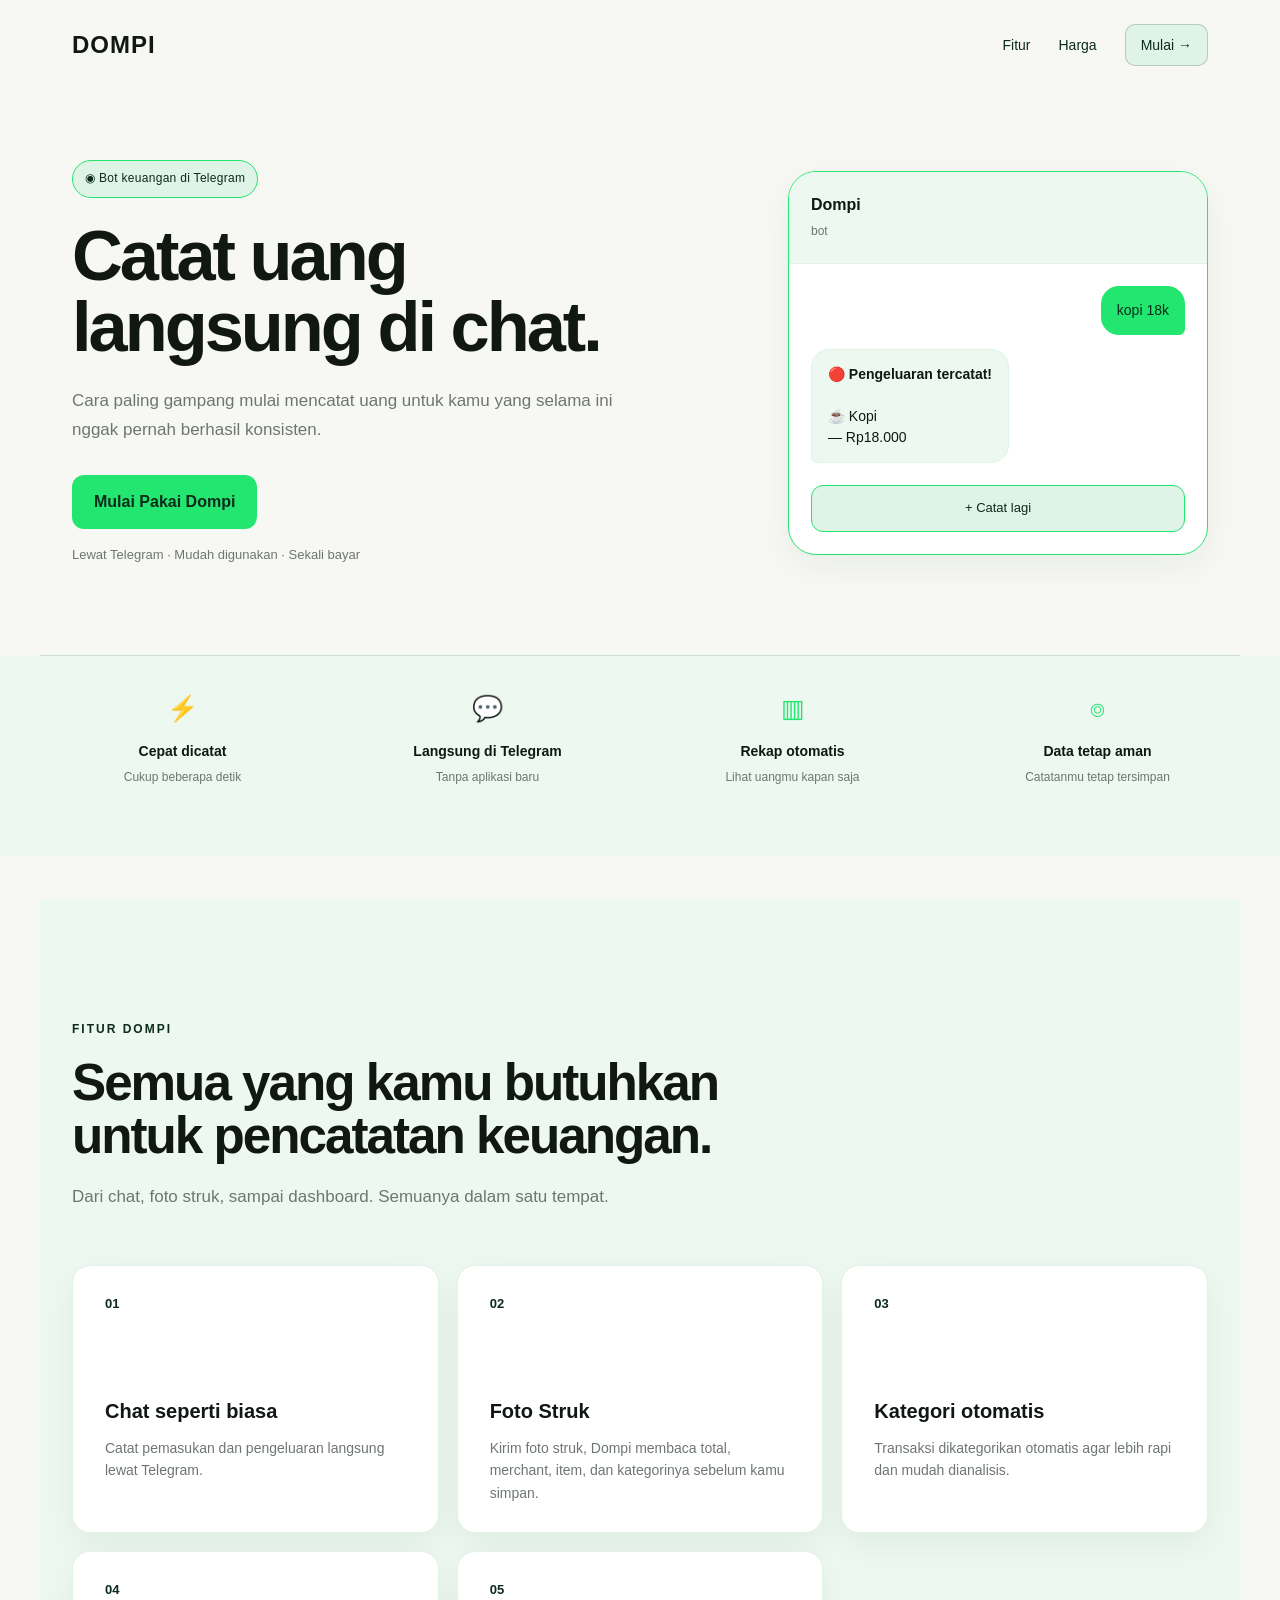
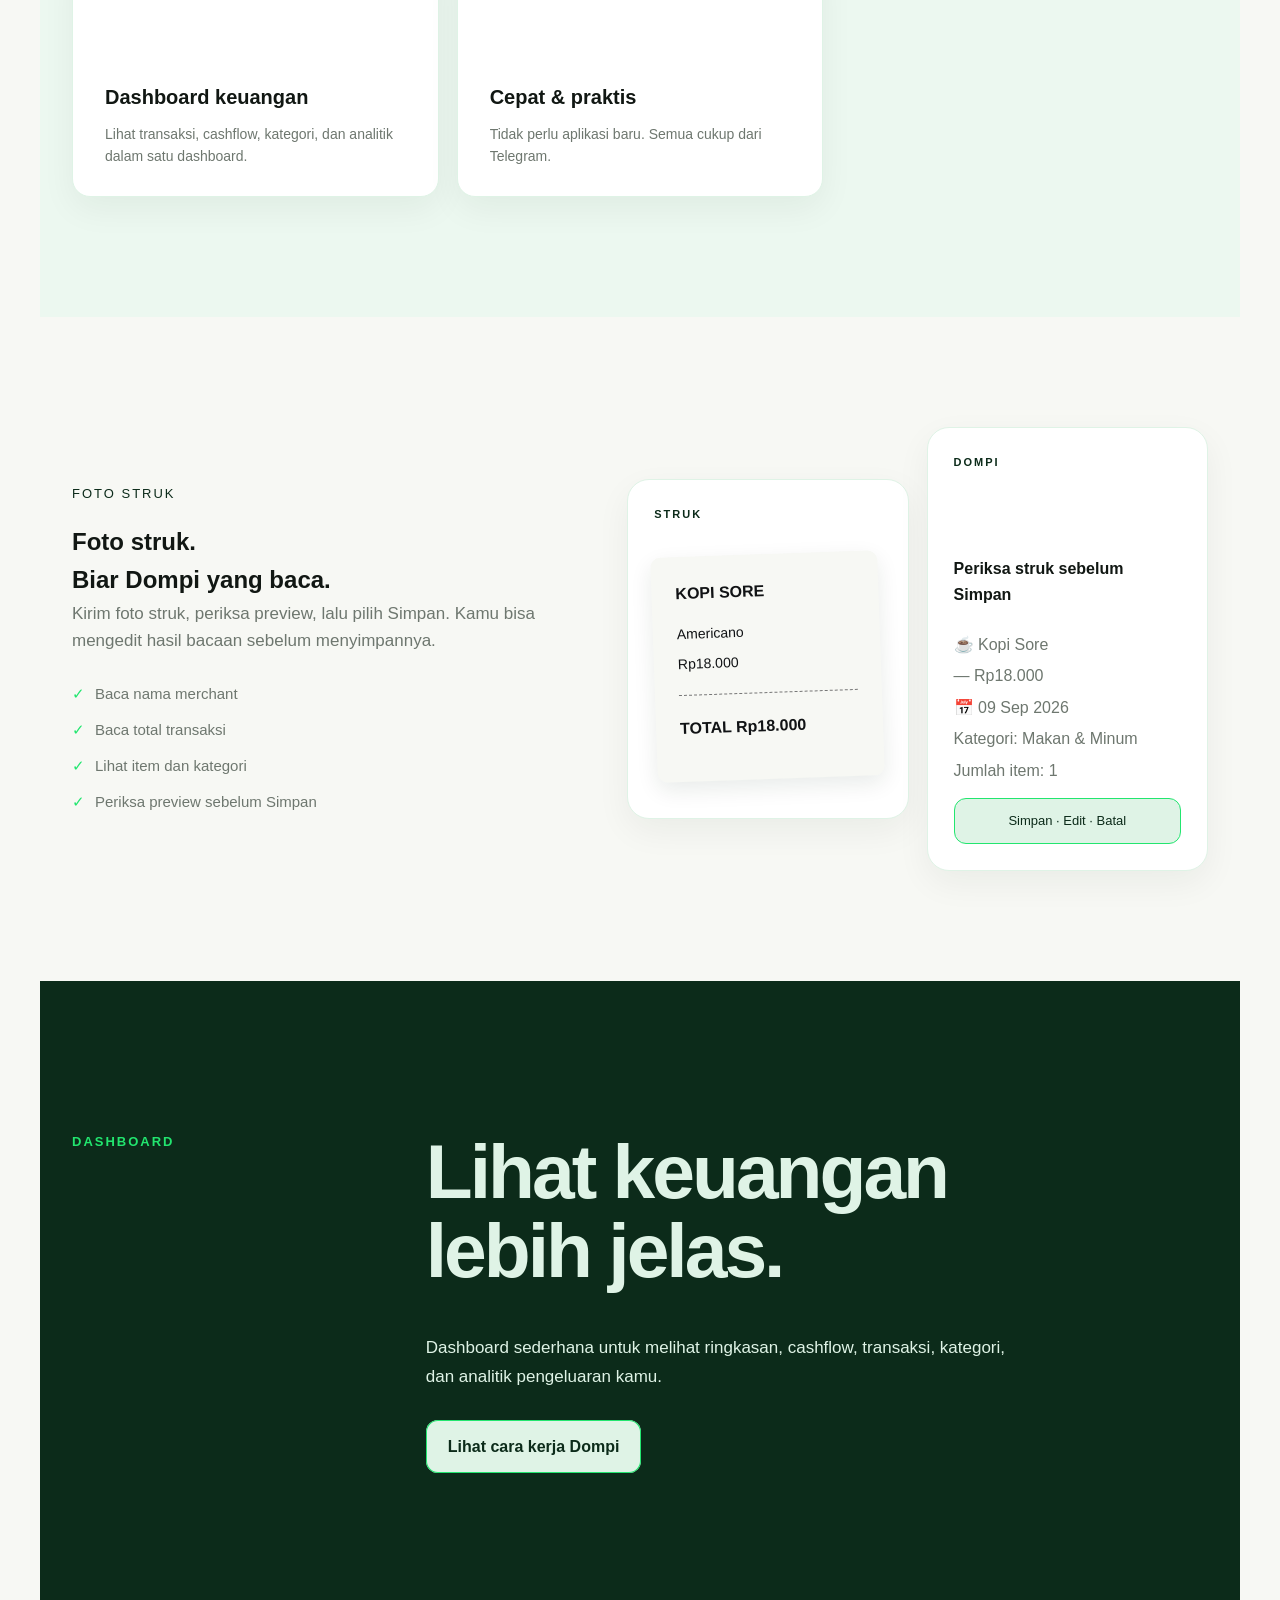
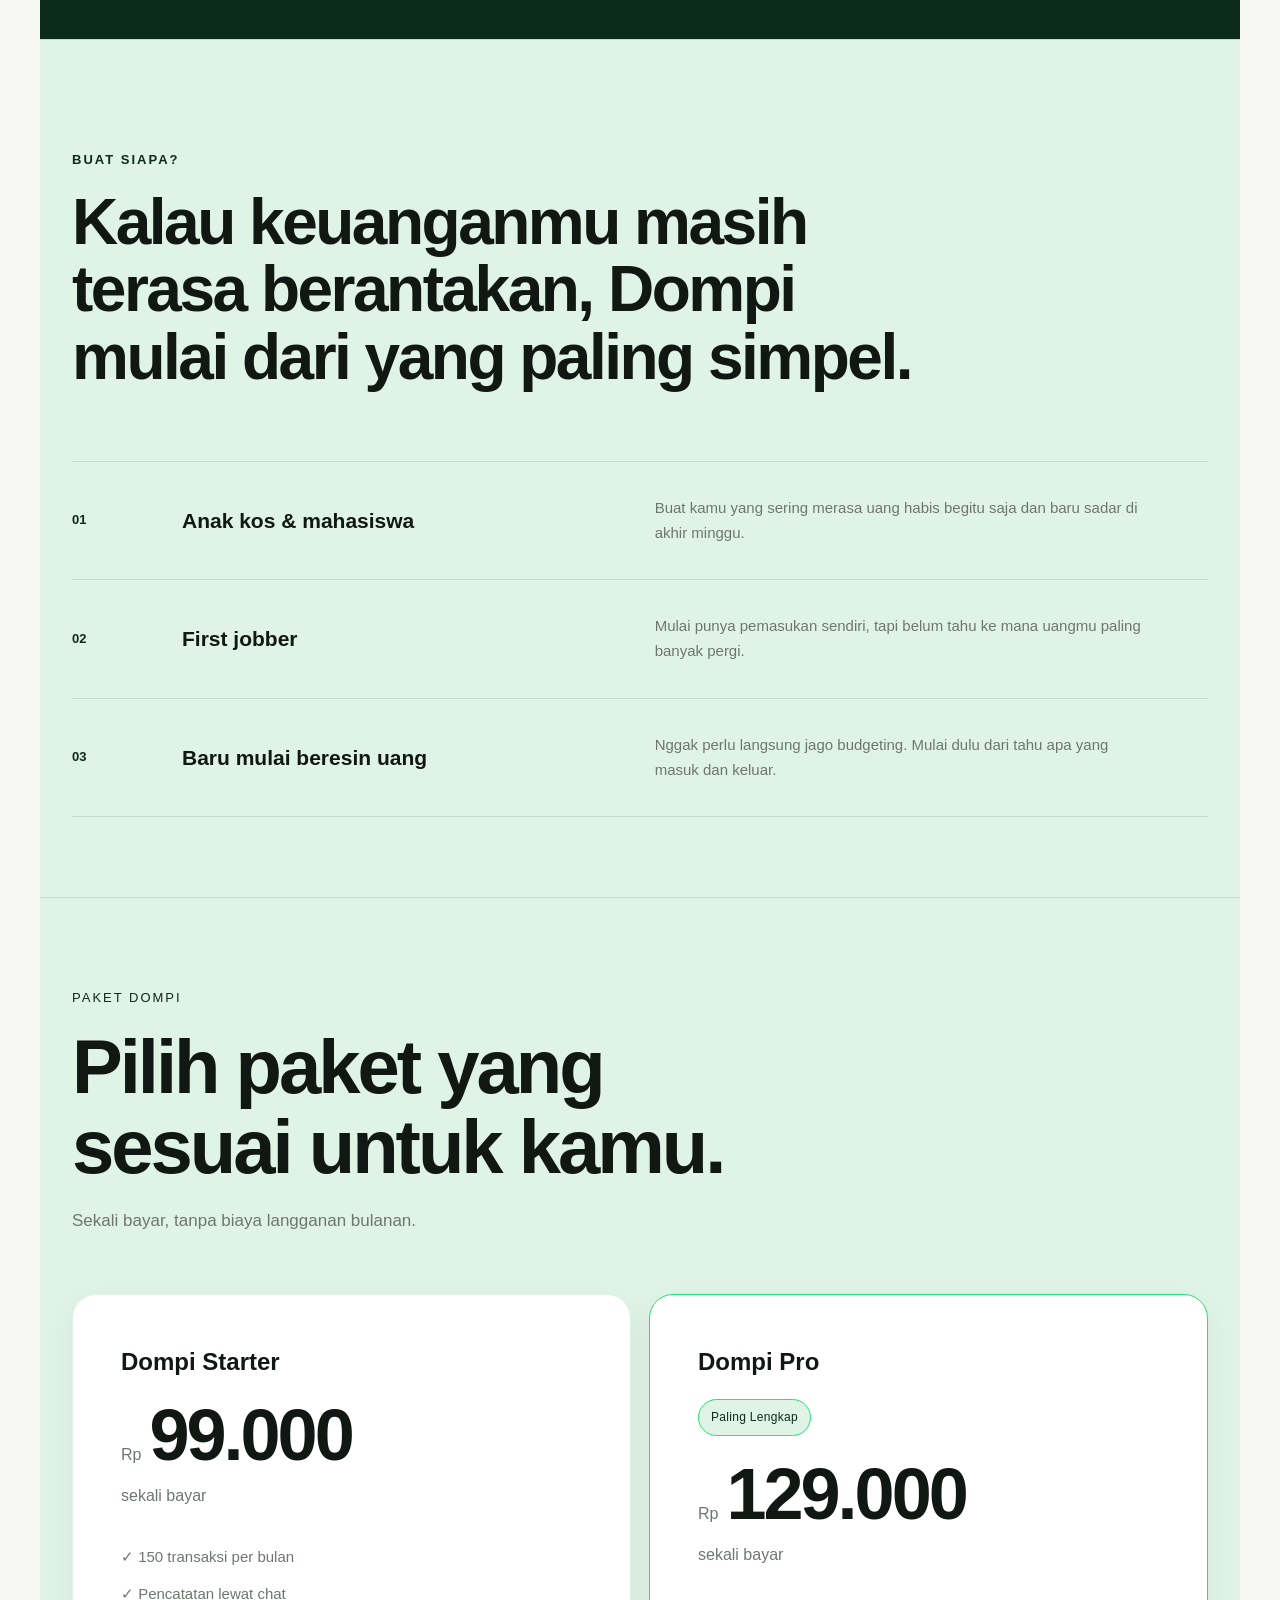
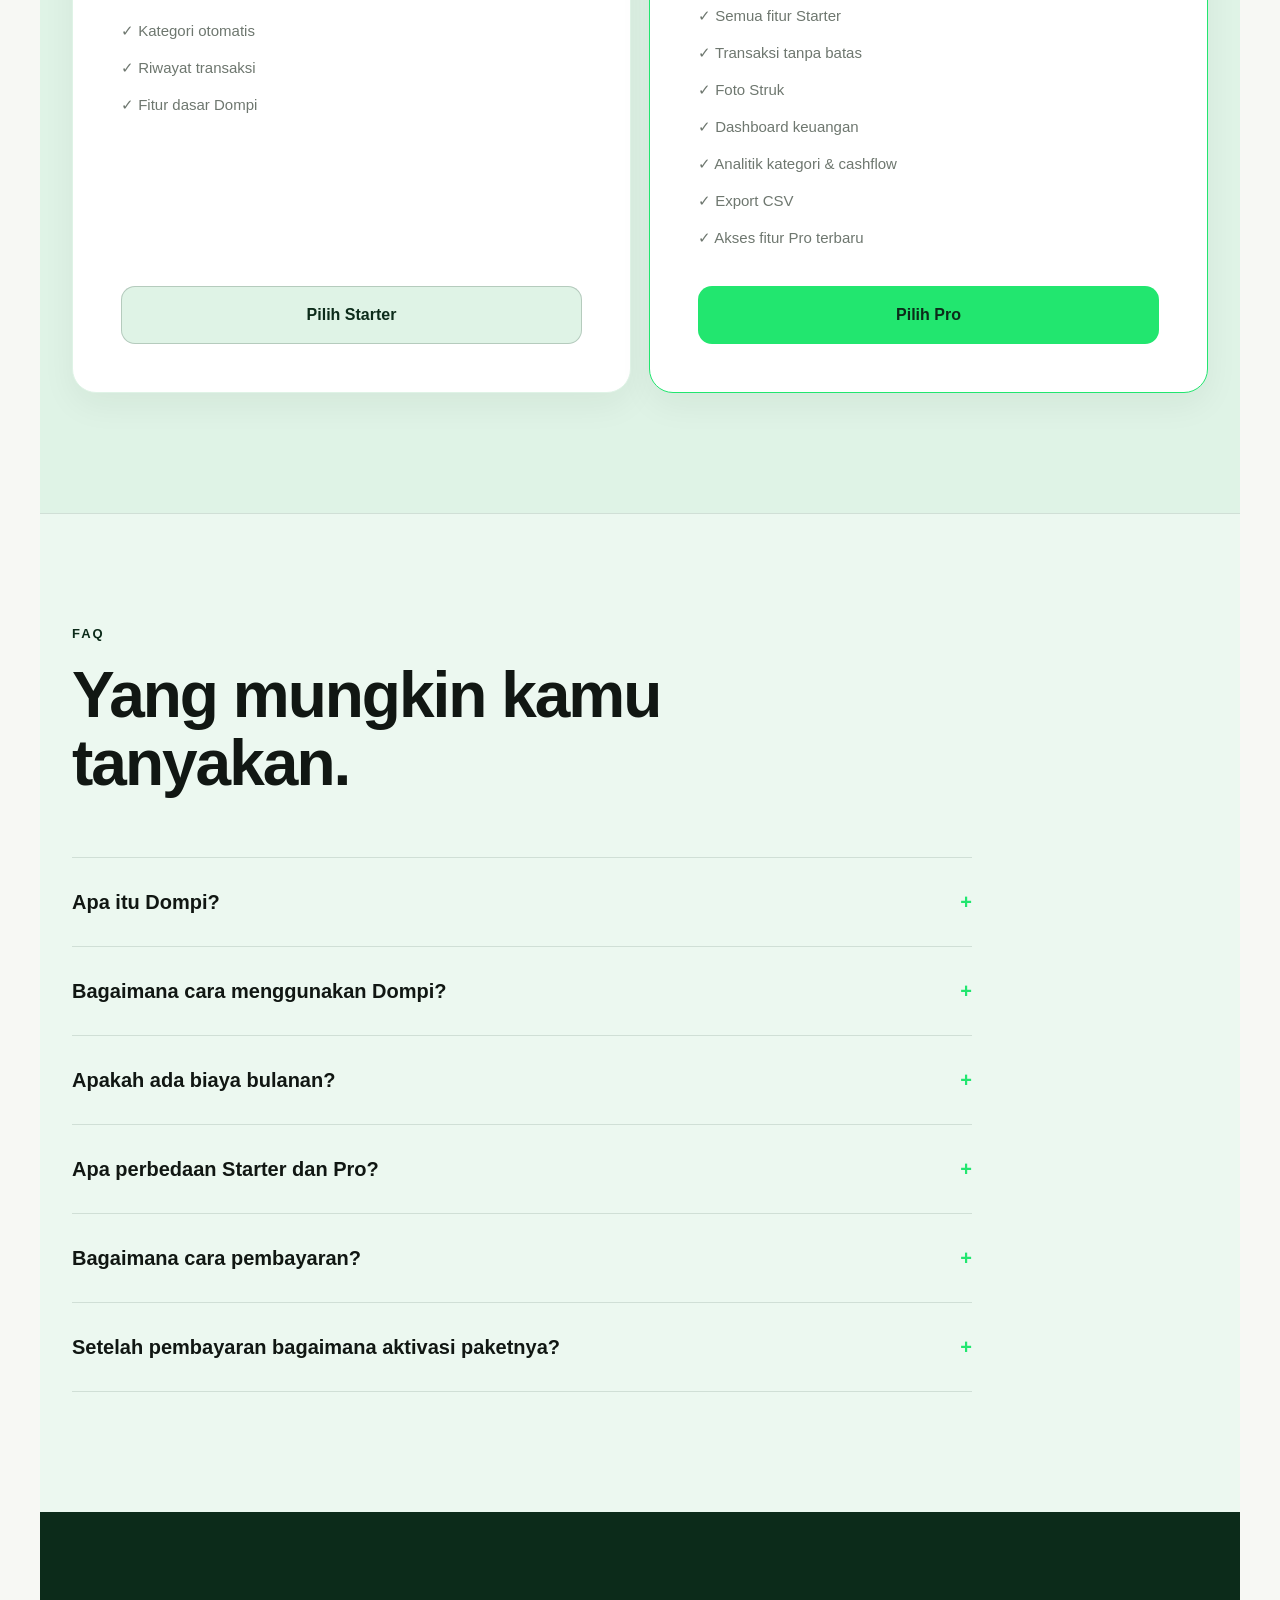
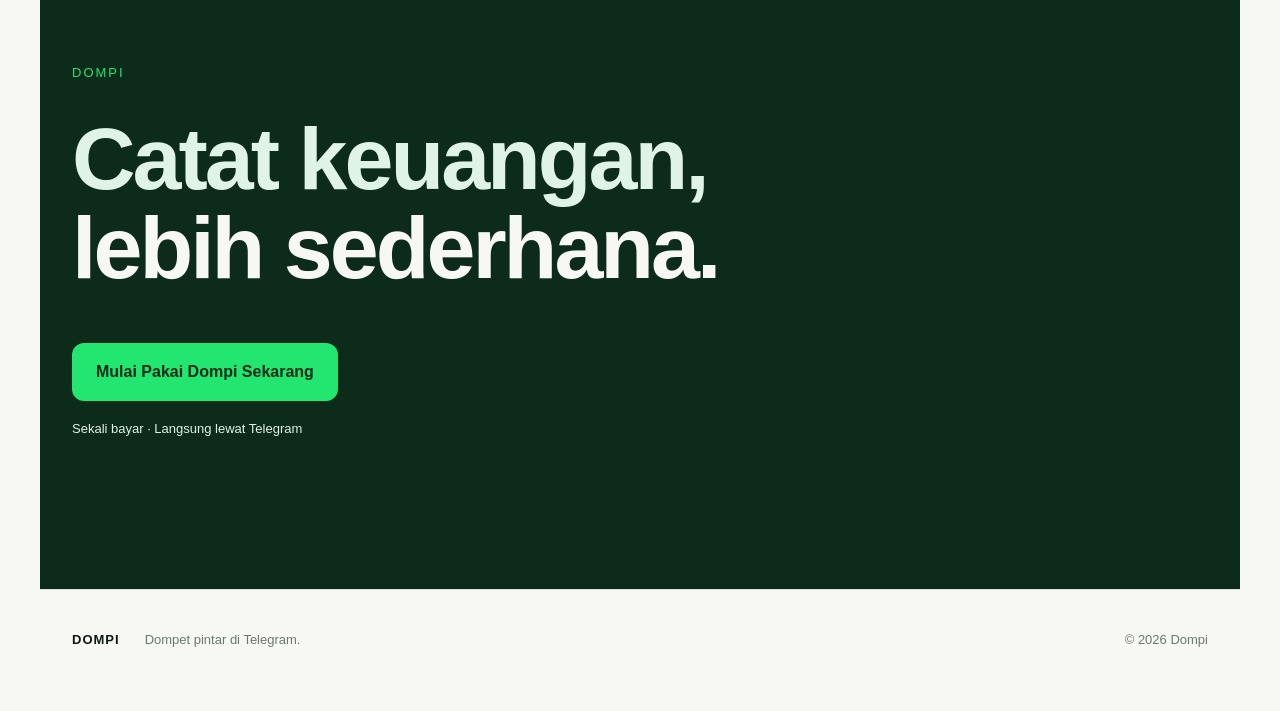
==== commit e9dc542e: "fix(landing): link pricing to Telegram package intents" ====
--- a/index.html
+++ b/index.html
@@ -1,11 +1,26 @@
 <!DOCTYPE html>
 <html lang="id">
 <head>
+
+    <!-- Google tag (gtag.js) -->
+    <script async src="https://www.googletagmanager.com/gtag/js?id=G-5GHZ3VYMKT"></script>
+    <script>
+      window.dataLayer = window.dataLayer || [];
+
+      function gtag() {
+        dataLayer.push(arguments);
+      }
+
+      gtag('js', new Date());
+      gtag('config', 'G-5GHZ3VYMKT');
+    </script>
+
     <meta charset="UTF-8">
     <meta name="viewport" content="width=device-width, initial-scale=1.0">
 
     <title>Dompi — Catat Uang Tanpa Ribet</title>
     <link rel="stylesheet" href="style.css">
+    <link rel="stylesheet" href="light.css">
 </head>
 
 <body>
@@ -14,7 +29,7 @@
         <h2>DOMPI</h2>
 
         <div>
-            <a href="#cara-kerja">Cara Kerja</a>
+            <a href="#cara-kerja">Fitur</a>
             <a href="#harga">Harga</a>
             <a href="https://t.me/catetexpbot" target="_blank">Mulai →</a>
         </div>
@@ -30,24 +45,21 @@
             </div>
 
             <h1>
-                Catat keuangan<br>
-                jadi lebih simpel.
+                Catat uang<br>
+                langsung di chat.
             </h1>
 
             <p class="hero-description">
-                Dompi membantu kamu mencatat pemasukan dan pengeluaran
-                langsung dari Telegram. Ringan, cepat, dan selalu ada
-                saat kamu butuh.
-            </p>
-
-            <a href="https://t.me/catetexpbot"
-               target="_blank"
+                Cara paling gampang mulai mencatat uang untuk kamu yang selama ini nggak pernah berhasil konsisten.
+            </p>
+
+            <a href="#harga"
                class="hero-button">
-                Mulai Catat Sekarang →
+                Mulai Pakai Dompi
             </a>
 
             <p class="hero-note">
-                ◉ Langsung digunakan lewat Telegram
+                Lewat Telegram · Mudah digunakan · Sekali bayar
             </p>
 
         </div>
@@ -108,37 +120,41 @@
         </div>
 
     </div>
-</section>    
+</section>
 </main>
 <section class="how-it-works" id="cara-kerja">
-
     <div class="section-heading">
-        <p>CARA KERJA</p>
-        <h2>Catat uang sesimpel kirim chat.</h2>
-    </div>
-
+        <p>FITUR DOMPI</p>
+        <h2>Semua yang kamu butuhkan untuk pencatatan keuangan.</h2>
+        <p class="section-description">Dari chat, foto struk, sampai dashboard. Semuanya dalam satu tempat.</p>
+    </div>
     <div class="steps">
-
         <div class="step">
             <span>01</span>
-            <h3>Ketik transaksi</h3>
-            <p>Cukup ketik seperti biasa. Misalnya: “kopi 18k”.</p>
-        </div>
-
+            <h3>Chat seperti biasa</h3>
+            <p>Catat pemasukan dan pengeluaran langsung lewat Telegram.</p>
+        </div>
         <div class="step">
             <span>02</span>
-            <h3>Dompi yang catat</h3>
-            <p>Nominal dan kategori langsung masuk ke catatanmu.</p>
-        </div>
-
+            <h3>Foto Struk</h3>
+            <p>Kirim foto struk, Dompi membaca total, merchant, item, dan kategorinya sebelum kamu simpan.</p>
+        </div>
         <div class="step">
             <span>03</span>
-            <h3>Lihat rekap</h3>
-            <p>Cek pemasukan dan pengeluaranmu kapan saja.</p>
-        </div>
-
-    </div>
-
+            <h3>Kategori otomatis</h3>
+            <p>Transaksi dikategorikan otomatis agar lebih rapi dan mudah dianalisis.</p>
+        </div>
+        <div class="step">
+            <span>04</span>
+            <h3>Dashboard keuangan</h3>
+            <p>Lihat transaksi, cashflow, kategori, dan analitik dalam satu dashboard.</p>
+        </div>
+        <div class="step">
+            <span>05</span>
+            <h3>Cepat &amp; praktis</h3>
+            <p>Tidak perlu aplikasi baru. Semua cukup dari Telegram.</p>
+        </div>
+    </div>
 </section>
 <section class="receipt-section">
 
@@ -151,15 +167,14 @@
         </h2>
 
         <p>
-            Nggak perlu ketik ulang satu-satu.
-            Kirim foto struk, Dompi baca transaksi dan langsung simpan.
+            Kirim foto struk, periksa preview, lalu pilih Simpan. Kamu bisa mengedit hasil bacaan sebelum menyimpannya.
         </p>
 
         <ul>
             <li>Baca nama merchant</li>
             <li>Baca total transaksi</li>
-            <li>Baca tanggal</li>
-            <li>Langsung masuk ke catatan</li>
+            <li>Lihat item dan kategori</li>
+            <li>Periksa preview sebelum Simpan</li>
         </ul>
     </div>
 
@@ -180,40 +195,26 @@
         <div class="receipt-result">
             <span>DOMPI</span>
 
-            <strong>✅ Pengeluaran tercatat!</strong>
+            <strong>Periksa struk sebelum Simpan</strong>
 
             <p>☕ Kopi Sore</p>
             <p>— Rp18.000</p>
             <p>📅 09 Sep 2026</p>
-        </div>
-
-    </div>
-
-</section>
-<section class="benefit-section">
-
-    <div class="benefit-label">
-        <p>KENAPA DOMPI?</p>
-    </div>
-
+            <p>Kategori: Makan &amp; Minum</p>
+            <p>Jumlah item: 1</p>
+            <div class="chat-action">Simpan · Edit · Batal</div>
+        </div>
+
+    </div>
+
+</section>
+<section class="benefit-section" id="dashboard">
+    <div class="benefit-label"><p>DASHBOARD</p></div>
     <div class="benefit-content">
-        <h2>
-            Bukan soal jadi<br>
-            ahli keuangan.
-        </h2>
-
-        <p class="benefit-big">
-            Cukup mulai tahu<br>
-            uangmu pergi ke mana.
-        </p>
-
-        <p class="benefit-description">
-            Dompi dibuat untuk kamu yang ingin mulai beresin keuangan,
-            tanpa spreadsheet, budgeting rumit,
-            atau aplikasi finansial yang bikin malas duluan.
-        </p>
-    </div>
-
+        <h2>Lihat keuangan<br>lebih jelas.</h2>
+        <p class="benefit-description">Dashboard sederhana untuk melihat ringkasan, cashflow, transaksi, kategori, dan analitik pengeluaran kamu.</p>
+        <a href="#cara-kerja" class="hero-button dashboard-button">Lihat cara kerja Dompi</a>
+    </div>
 </section>
 <section class="audience-section">
 
@@ -255,39 +256,43 @@
 
 </section>
 <section class="pricing-section" id="harga">
-
     <div class="pricing-heading">
-        <p>DOMPI PRO</p>
-        <h2>Mulai beresin uangmu.</h2>
-        <p>Nggak perlu sistem yang rumit. Mulai dari mencatat.</p>
-    </div>
-
-    <div class="pricing-card">
-
-        <div class="price">
-            <span>Rp</span>
-            <strong>29.000</strong>
-            <span>/ bulan</span>
-        </div>
-
-        <div class="pricing-features">
-            <p>✓ Catat pemasukan & pengeluaran</p>
-            <p>✓ Foto struk</p>
-            <p>✓ Rekap transaksi</p>
-            <p>✓ Pencatatan tanpa limit</p>
-            <p>✓ Akses fitur Pro berikutnya</p>
-        </div>
-
-        <a href="https://t.me/catetexpbot" target="_blank" class="buy-button">
-            Mulai Pakai Dompi →
-        </a>
-
-        <small>
-            Langsung digunakan lewat Telegram.
-        </small>
-
-    </div>
-
+        <p>PAKET DOMPI</p>
+        <h2>Pilih paket yang sesuai untuk kamu.</h2>
+        <p>Sekali bayar, tanpa biaya langganan bulanan.</p>
+    </div>
+    <div class="pricing-grid">
+        <div class="pricing-card">
+            <h3>Dompi Starter</h3>
+
+            <div class="price"><span>Rp</span><strong>99.000</strong></div>
+            <p class="plan-period">sekali bayar</p>
+            <div class="pricing-features">
+                <p>✓ 150 transaksi per bulan</p>
+                <p>✓ Pencatatan lewat chat</p>
+                <p>✓ Kategori otomatis</p>
+                <p>✓ Riwayat transaksi</p>
+                <p>✓ Fitur dasar Dompi</p>
+            </div>
+            <a href="https://t.me/catetexpbot?start=starter" target="_blank" rel="noopener noreferrer" class="buy-button">Pilih Starter</a>
+        </div>
+        <div class="pricing-card">
+            <h3>Dompi Pro</h3>
+            <p class="hero-badge">Paling Lengkap</p>
+            <div class="price"><span>Rp</span><strong>129.000</strong></div>
+            <p class="plan-period">sekali bayar</p>
+            <div class="pricing-features">
+                <p>✓ Semua fitur Starter</p>
+                <p>✓ Transaksi tanpa batas</p>
+                <p>✓ Foto Struk</p>
+                <p>✓ Dashboard keuangan</p>
+                <p>✓ Analitik kategori &amp; cashflow</p>
+                <p>✓ Export CSV</p>
+                <p>✓ Akses fitur Pro terbaru</p>
+            </div>
+            <a href="https://t.me/catetexpbot?start=pro" target="_blank" rel="noopener noreferrer" class="buy-button">Pilih Pro</a>
+        </div>
+    </div>
 </section>
 
 <section class="faq-section">
@@ -298,39 +303,30 @@
     </div>
 
     <div class="faq-list">
-
-        <details>
-            <summary>Dompi itu aplikasi?</summary>
-            <p>
-                Bukan. Dompi berjalan langsung lewat Telegram,
-                jadi kamu nggak perlu install aplikasi baru.
-            </p>
-        </details>
-
-        <details>
-            <summary>Harus pakai format tertentu?</summary>
-            <p>
-                Nggak. Kamu bisa mengetik simpel seperti “kopi 18k”
-                dan Dompi akan mencatatnya.
-            </p>
-        </details>
-
-        <details>
-            <summary>Bisa mencatat pemasukan juga?</summary>
-            <p>
-                Bisa. Dompi mencatat pemasukan dan pengeluaran
-                supaya cashflow kamu tetap terlihat.
-            </p>
-        </details>
-
-        <details>
-            <summary>Foto struk langsung tercatat?</summary>
-            <p>
-                Ya. Kirim foto struk dan Dompi akan membaca
-                informasi transaksi lalu menyimpannya.
-            </p>
-        </details>
-
+        <details>
+            <summary>Apa itu Dompi?</summary>
+            <p>Dompi adalah bot Telegram untuk mencatat pemasukan dan pengeluaran dengan cepat lewat chat.</p>
+        </details>
+        <details>
+            <summary>Bagaimana cara menggunakan Dompi?</summary>
+            <p>Kirim transaksi seperti <code>kopi 18k</code> atau <code>+ gaji 4jt</code>. Untuk paket Pro, kamu juga bisa mengirim foto struk.</p>
+        </details>
+        <details>
+            <summary>Apakah ada biaya bulanan?</summary>
+            <p>Tidak. Starter dan Pro adalah paket sekali bayar.</p>
+        </details>
+        <details>
+            <summary>Apa perbedaan Starter dan Pro?</summary>
+            <p>Starter untuk pencatatan dasar dengan limit bulanan. Pro membuka transaksi tanpa batas, Foto Struk, dashboard/analitik lengkap, dan export CSV.</p>
+        </details>
+        <details>
+            <summary>Bagaimana cara pembayaran?</summary>
+            <p>Buka Dompi lewat Telegram, pilih paket, lalu ikuti instruksi pembayaran yang tersedia di halaman checkout.</p>
+        </details>
+        <details>
+            <summary>Setelah pembayaran bagaimana aktivasi paketnya?</summary>
+            <p>Paket aktif setelah pembayaran terkonfirmasi. Cek status paket di Dompi. Jika pembayaran sudah selesai tetapi paket belum aktif, hubungi <a href="https://t.me/pakedompi" target="_blank">bantuan Dompi</a> dengan nomor pesanan.</p>
+        </details>
     </div>
 
 </section>
@@ -339,20 +335,18 @@
     <p>DOMPI</p>
 
     <h2>
-        Uangmu nggak harus<br>
-        langsung beres.
+        Catat keuangan,
     </h2>
 
     <h3>
-        Mulai dari tahu<br>
-        ke mana perginya.
+        lebih sederhana.
     </h3>
 
     <a href="https://t.me/catetexpbot" target="_blank">
-        Mulai Pakai Dompi →
+        Mulai Pakai Dompi Sekarang
     </a>
 
-    <span>Rp29.000 / bulan · Langsung lewat Telegram</span>
+    <span>Sekali bayar · Langsung lewat Telegram</span>
 
 </section>
 
--- a/style.css
+++ b/style.css
@@ -987,4 +987,24 @@
         margin-top: 24px;
         text-align: center;
     }
-}+}
+/* Content update: reuse existing cards, colors and responsive spacing. */
+.section-heading .section-description {
+    margin-top: 20px;
+    color: #969994;
+    font-size: 17px;
+    font-weight: 400;
+    letter-spacing: 0;
+}
+.dashboard-button { margin-top: 28px; }
+.pricing-grid { display: grid; grid-template-columns: 1fr; gap: 18px; }
+.pricing-grid .pricing-card { display: flex; flex-direction: column; width: 100%; }
+.pricing-card h3 { font-size: 24px; margin-bottom: 18px; }
+.pricing-card .hero-badge { align-self: flex-start; }
+.pricing-card .price { margin-bottom: 12px; }
+.plan-period { color: #969994; margin-bottom: 36px; }
+.pricing-grid .buy-button { margin-top: auto; }
+.faq-list a { color: #2df77b; }
+@media (min-width: 769px) {
+    .pricing-grid { grid-template-columns: repeat(2, minmax(0, 1fr)); }
+}
--- a/light.css
+++ b/light.css
@@ -0,0 +1,74 @@
+/* Reversible light variant: colors only; content and geometry stay unchanged. */
+:root {
+    --dompi-paper: #F7F8F4;
+    --dompi-mint: #ECF8F0;
+    --dompi-mint-strong: #DFF3E6;
+    --dompi-green: #22E66F;
+    --dompi-deep: #0C2B1A;
+    --dompi-ink: #111713;
+    --dompi-muted: #6E776F;
+}
+body { background: var(--dompi-paper); color: var(--dompi-ink); }
+nav a { color: var(--dompi-deep); }
+.hero-description, .hero-note, .chat-header span,
+.quick-benefit p, .step p, .receipt-copy h2 + p,
+.receipt-copy li, .receipt-result p, .audience-card p,
+.pricing-heading h2 + p, .price span, .plan-period,
+.pricing-features p, .pricing-card small, .faq-list details p,
+footer { color: var(--dompi-muted); }
+.quick-benefit strong, .section-heading h2, .step h3,
+.audience-heading h2, .audience-card h3, footer strong { color: var(--dompi-ink); }
+/* Alternate existing sections without adding wrappers or changing spacing. */
+.quick-benefits, .how-it-works { background: var(--dompi-mint); }
+.audience-section, .pricing-section { background: var(--dompi-mint-strong); }
+.receipt-section, .faq-section { background: var(--dompi-paper); }
+.hero-badge {
+    color: var(--dompi-deep);
+    background: var(--dompi-mint-strong);
+    border-color: var(--dompi-green);
+}
+.benefit-icon { color: var(--dompi-green); }
+.section-heading > p, .receipt-copy > p:first-child,
+.step span, .audience-heading > p, .audience-card span,
+.pricing-heading > p:first-child, .faq-heading > p,
+.faq-list a { color: var(--dompi-deep); }
+.receipt-copy li::before, .faq-list summary::after { color: var(--dompi-green); }
+.section-heading .section-description { color: var(--dompi-muted); }
+.chat-card, .step, .receipt-photo, .receipt-result, .pricing-card {
+    background: #fff;
+    border-color: var(--dompi-mint-strong);
+    box-shadow: 0 12px 34px rgba(12, 43, 26, 0.055);
+}
+.chat-card, .pricing-card:last-child { border-color: var(--dompi-green); }
+.chat-header { background: var(--dompi-mint); border-color: var(--dompi-mint-strong); }
+.bot-message { background: var(--dompi-mint); color: var(--dompi-ink); border-color: var(--dompi-mint-strong); }
+.chat-action { background: var(--dompi-mint-strong); color: var(--dompi-deep); border-color: var(--dompi-green); }
+.receipt-photo > span, .receipt-result > span { color: var(--dompi-deep); }
+.fake-receipt { background: var(--dompi-paper); box-shadow: 0 8px 22px rgba(12, 43, 26, 0.09); }
+nav a:last-child, .hero-button, .buy-button, .final-cta a, .user-message {
+    background: var(--dompi-green);
+    color: var(--dompi-deep);
+    box-shadow: none;
+}
+.quick-benefits-inner, .audience-section, .audience-grid, .audience-card,
+.pricing-section, .faq-section, .faq-list details,
+.faq-list details:last-child, footer { border-color: rgba(12, 43, 26, 0.12); }
+.benefit-section, .final-cta { background: var(--dompi-deep); border-color: var(--dompi-deep); }
+.benefit-label p, .final-cta > p { color: var(--dompi-green); }
+.benefit-content h2, .final-cta h2 { color: var(--dompi-mint-strong); }
+.benefit-description, .final-cta span { color: var(--dompi-mint-strong); }
+.final-cta h3 { color: var(--dompi-paper); }
+a:focus-visible, summary:focus-visible { outline: 2px solid var(--dompi-green); outline-offset: 4px; }
+
+/* Final public theme: soft secondary actions and a mint FAQ section. */
+.faq-section { background: var(--dompi-mint); }
+nav a:last-child, .pricing-card:first-child .buy-button {
+    background: var(--dompi-mint-strong);
+    color: var(--dompi-deep);
+    box-shadow: inset 0 0 0 1px rgba(12, 43, 26, 0.2);
+}
+.dashboard-button {
+    background: var(--dompi-mint-strong);
+    color: var(--dompi-deep);
+    box-shadow: inset 0 0 0 1px var(--dompi-green);
+}
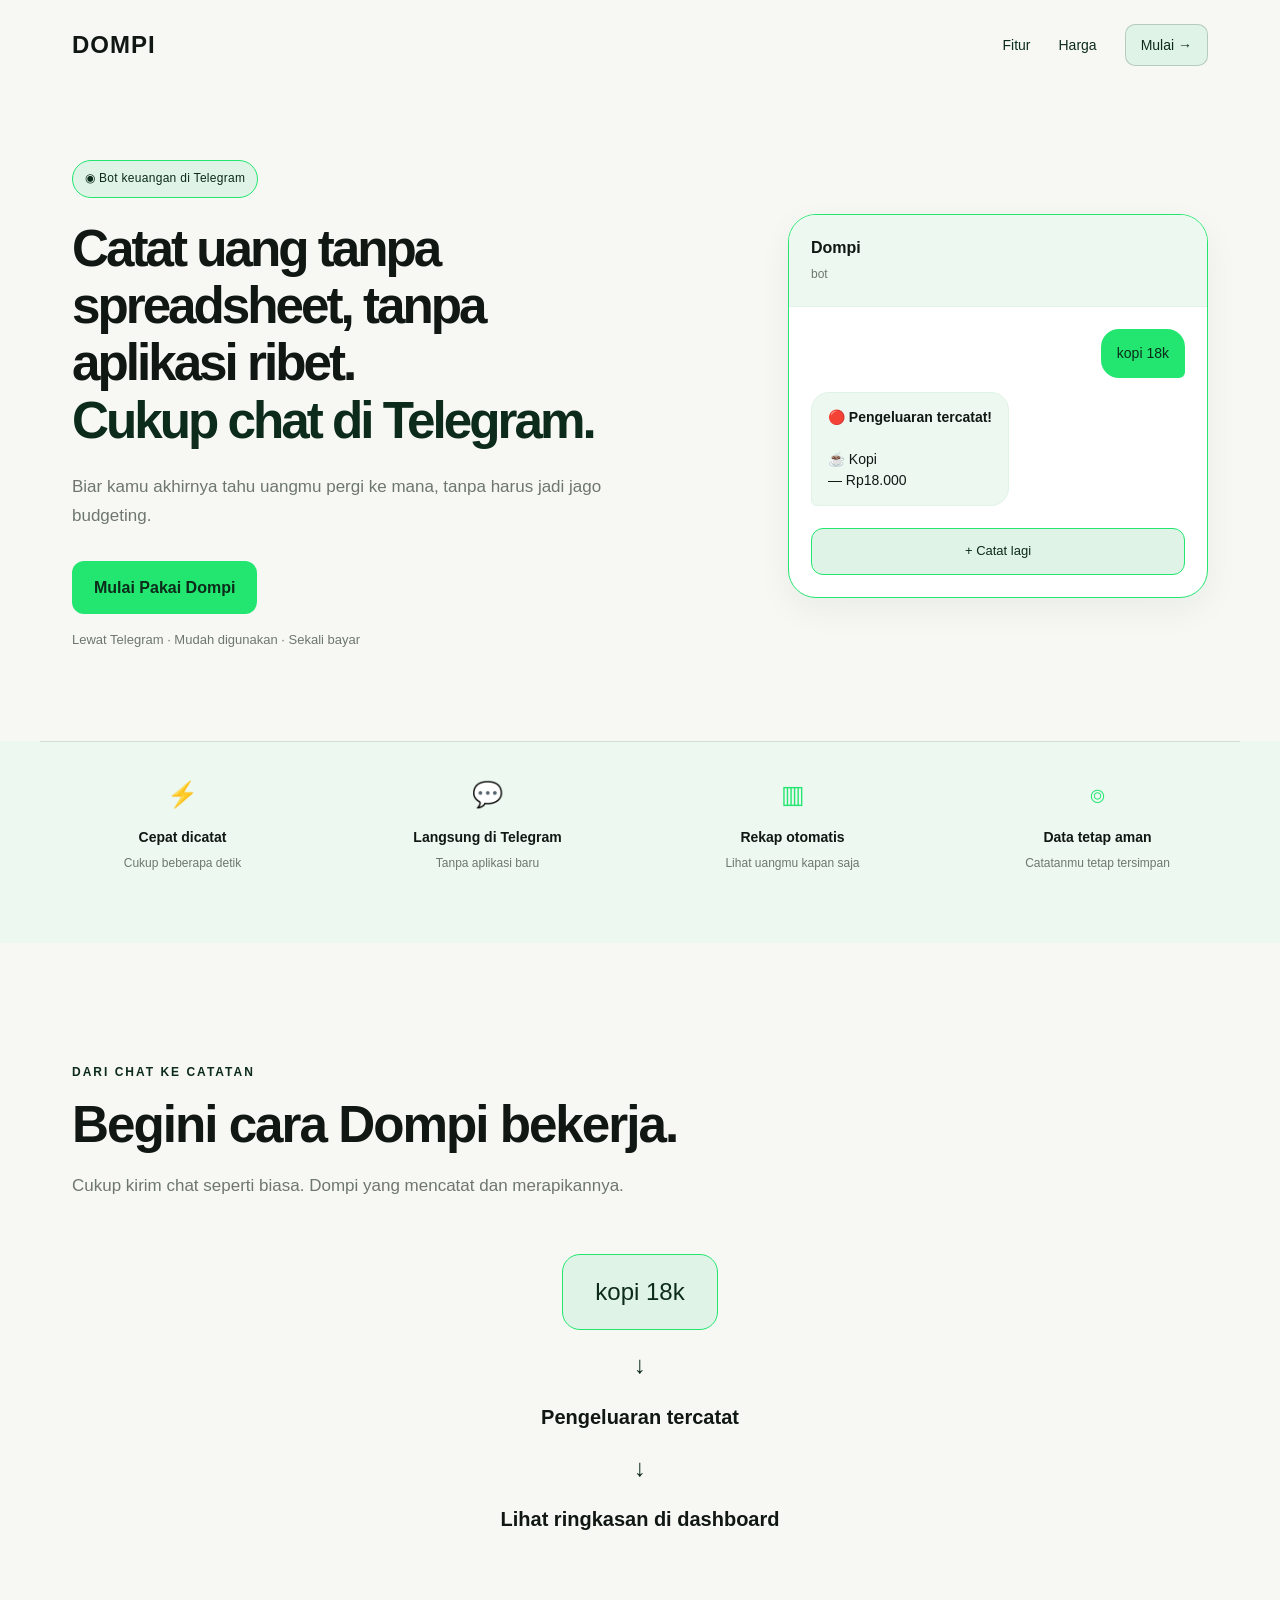
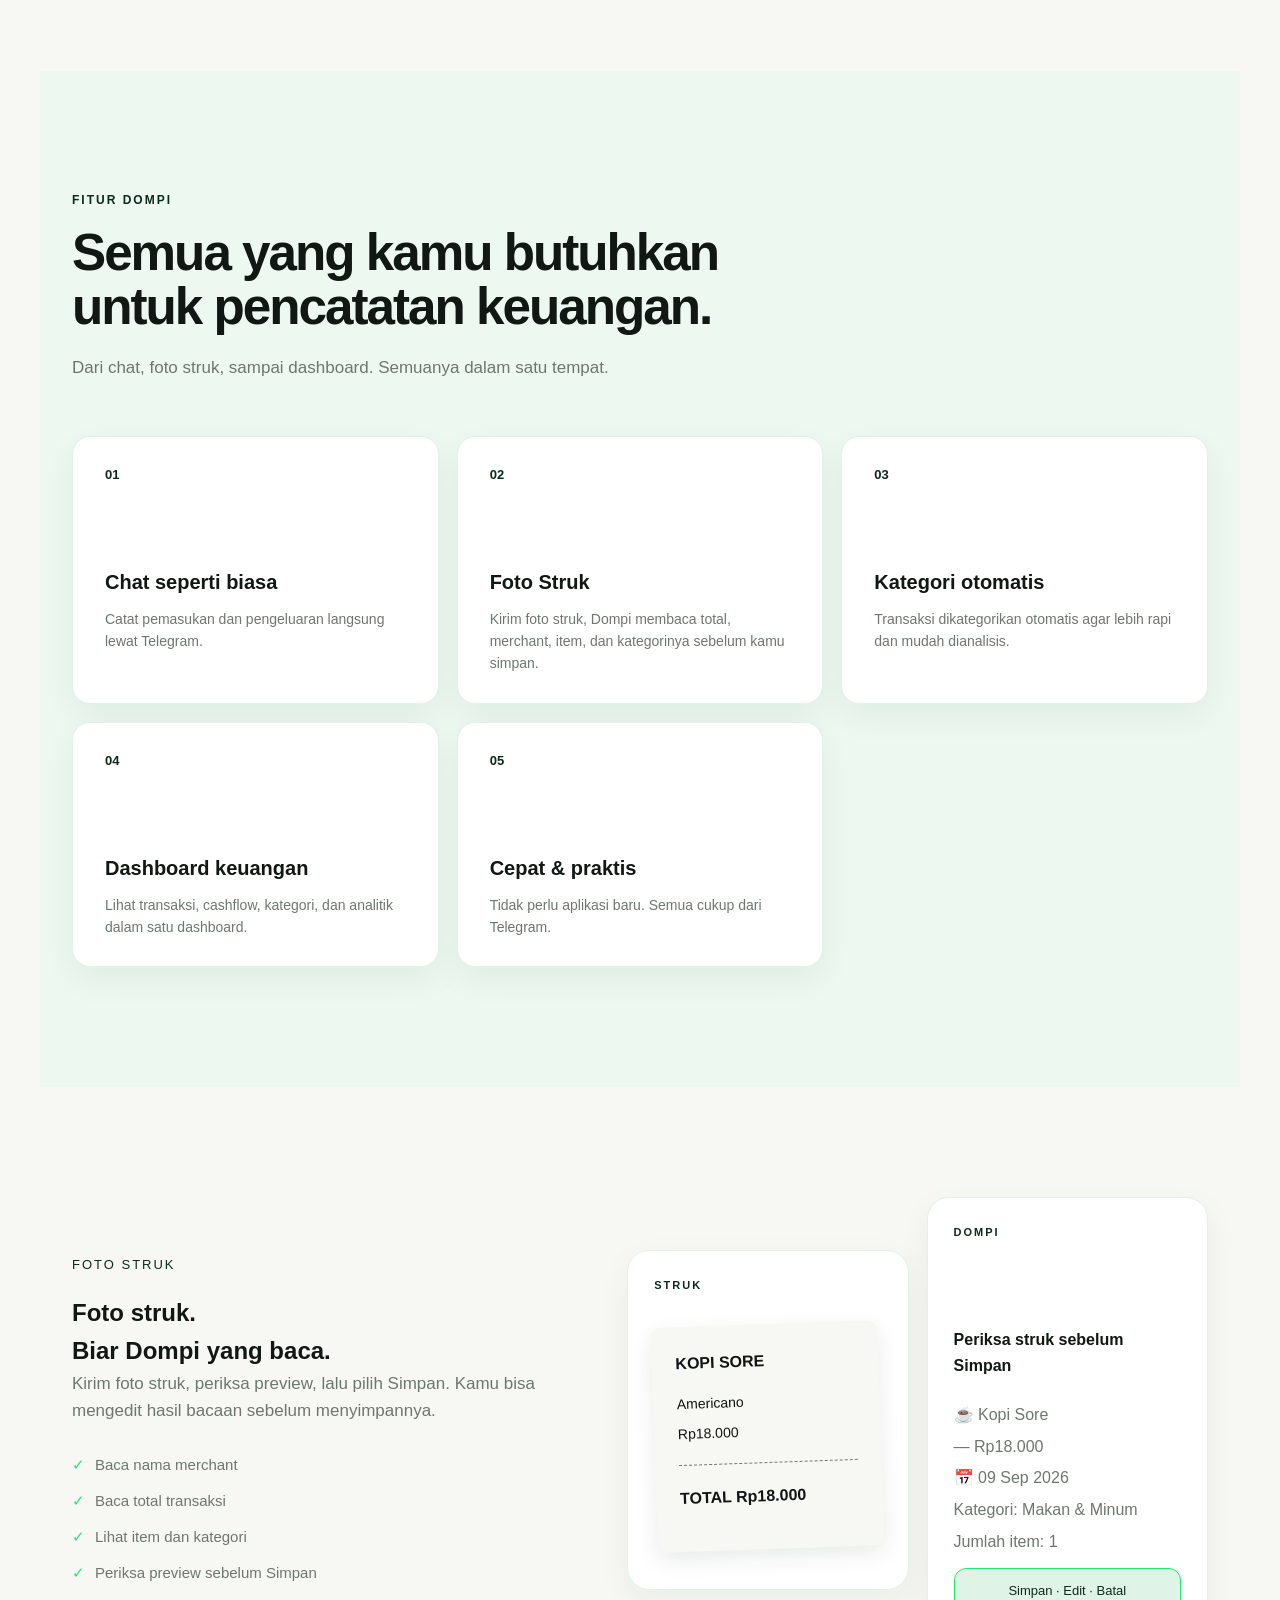
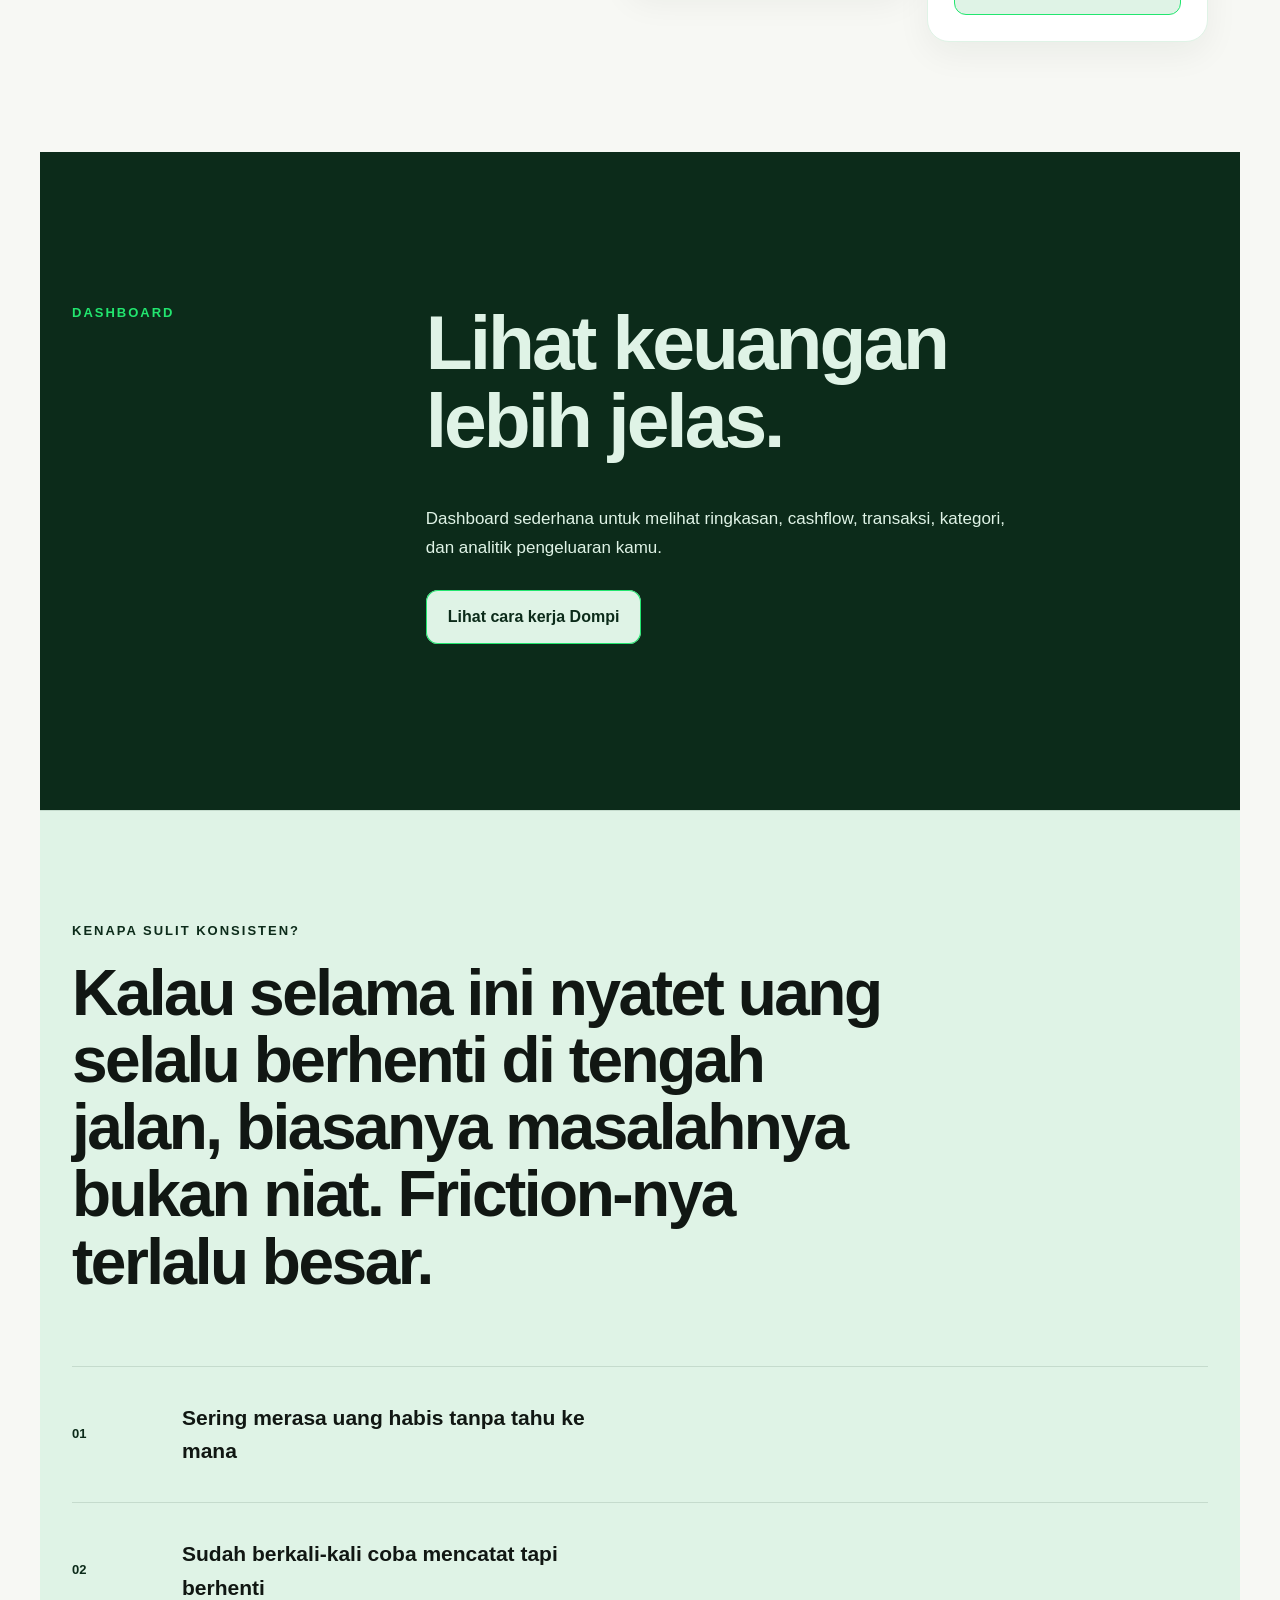
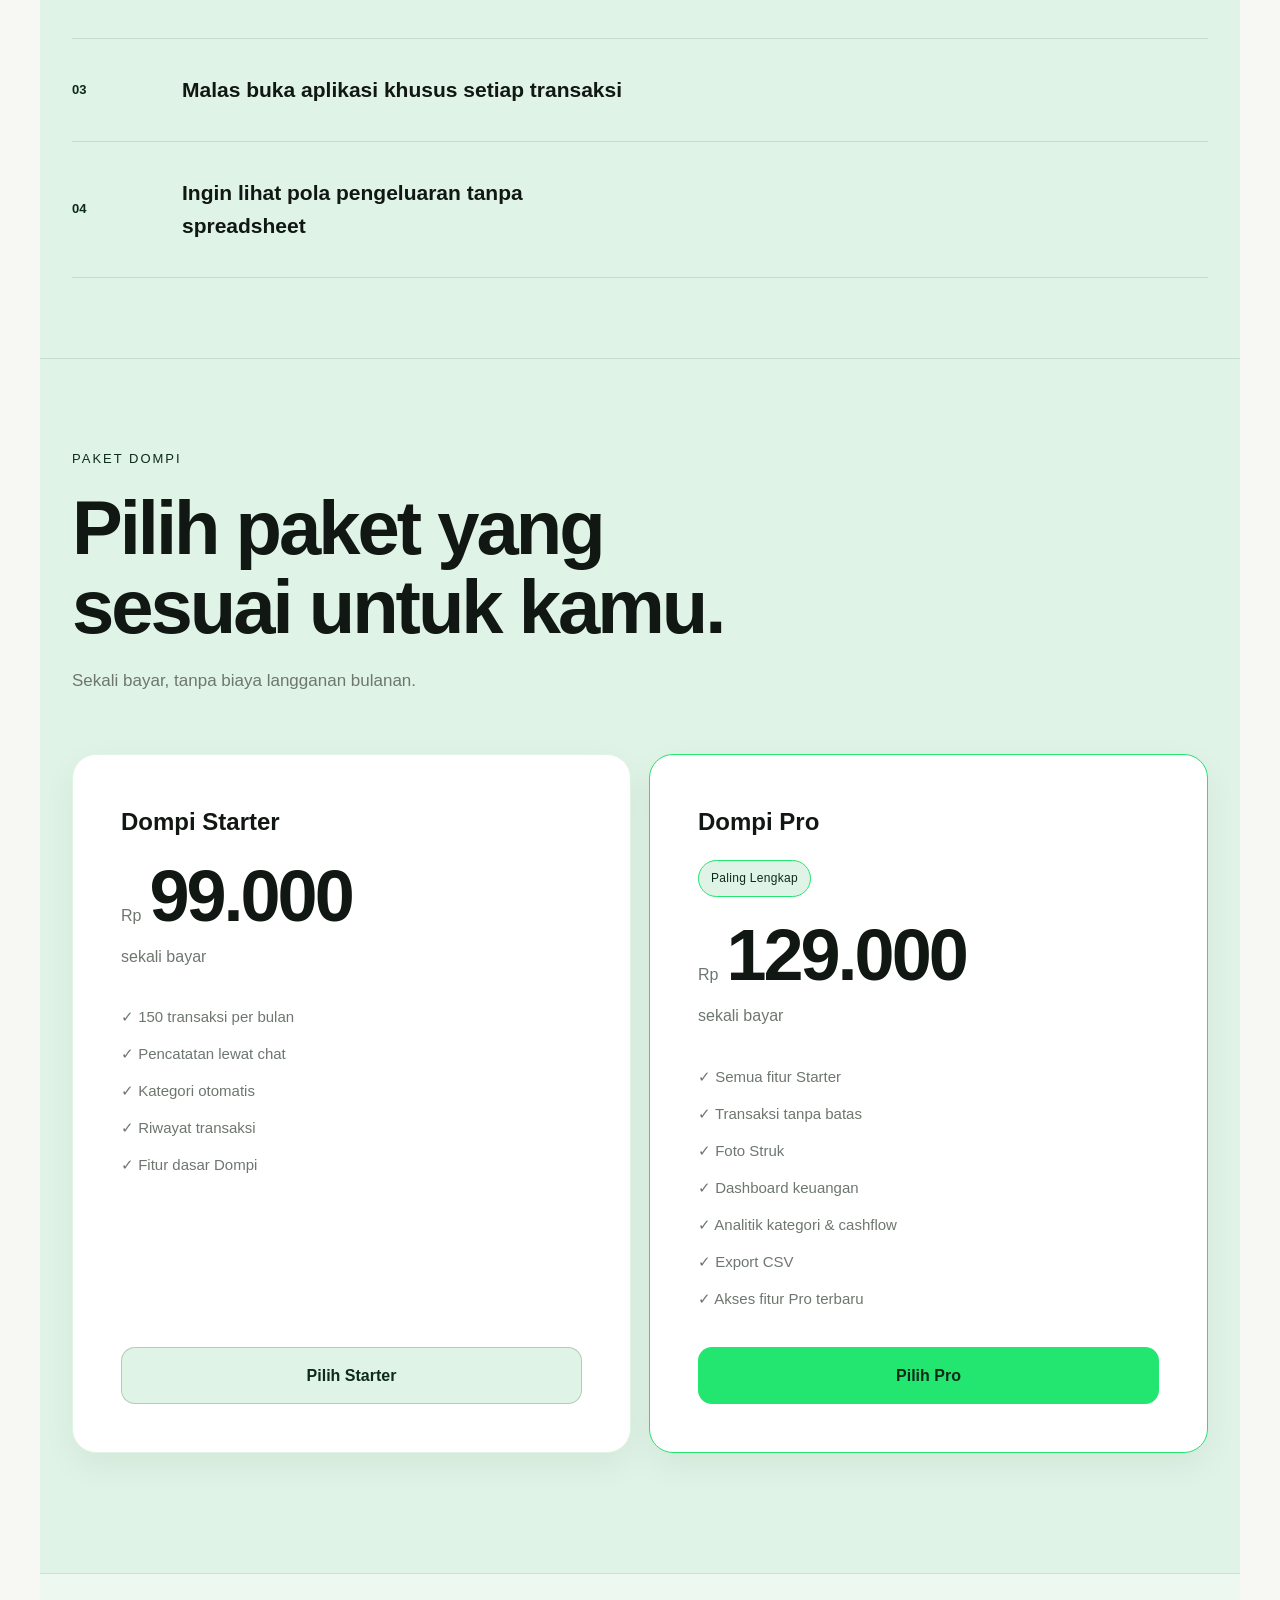
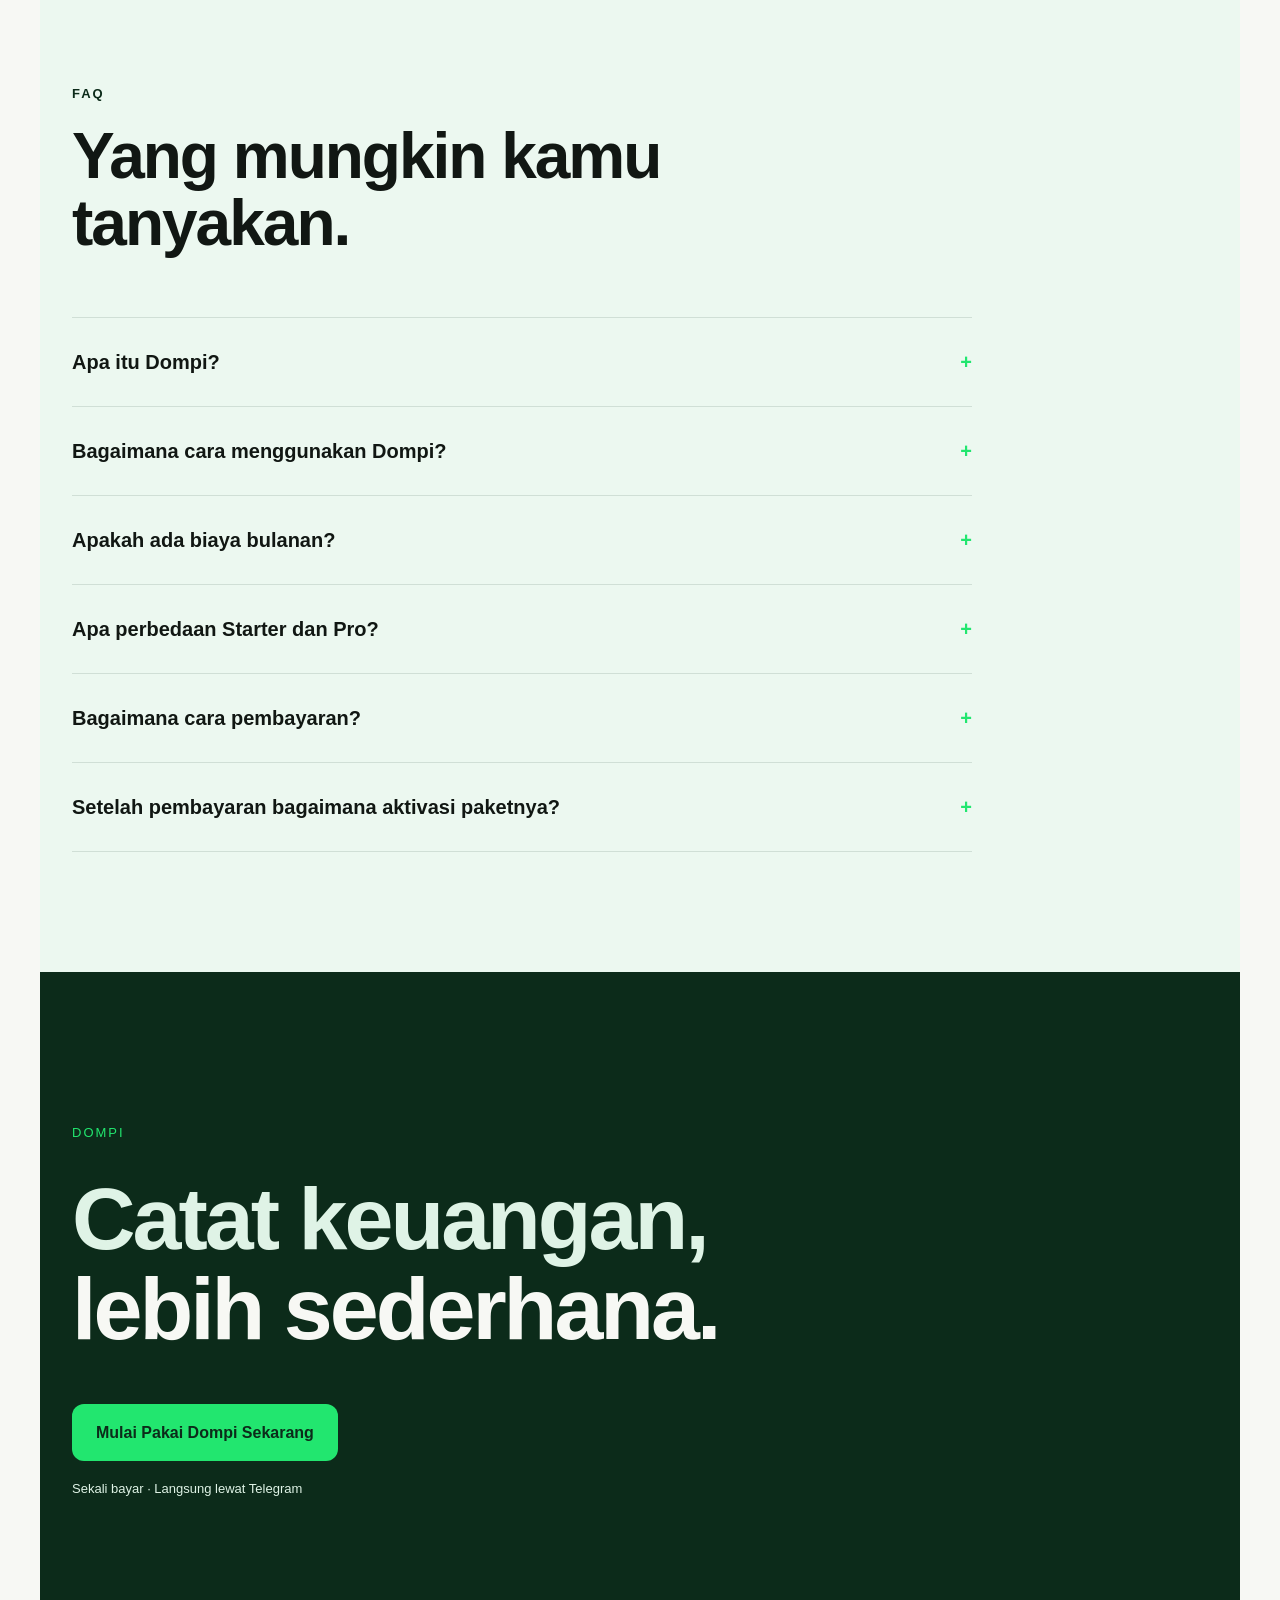
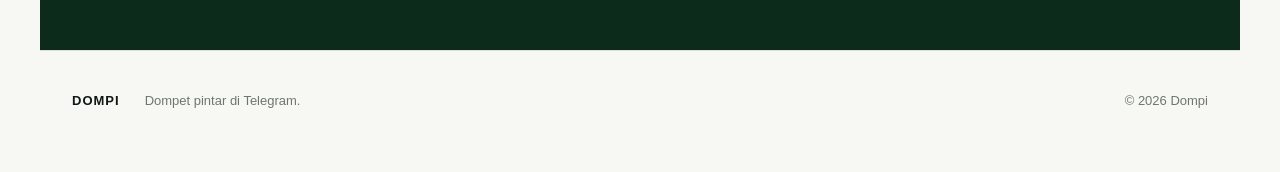
==== commit 6f72239a: "feat(landing): clarify outcome hero and product demonstration" ====
--- a/index.html
+++ b/index.html
@@ -45,12 +45,12 @@
             </div>
 
             <h1>
-                Catat uang<br>
-                langsung di chat.
+                Catat uang tanpa spreadsheet, tanpa aplikasi ribet.<br>
+                <span class="hero-accent">Cukup chat di Telegram.</span>
             </h1>
 
             <p class="hero-description">
-                Cara paling gampang mulai mencatat uang untuk kamu yang selama ini nggak pernah berhasil konsisten.
+                Biar kamu akhirnya tahu uangmu pergi ke mana, tanpa harus jadi jago budgeting.
             </p>
 
             <a href="#harga"
@@ -122,6 +122,18 @@
     </div>
 </section>
 </main>
+<section class="how-it-works product-demo" aria-labelledby="demo-title">
+    <div class="section-heading">
+        <p>DARI CHAT KE CATATAN</p>
+        <h2 id="demo-title">Begini cara Dompi bekerja.</h2>
+        <p class="section-description">Cukup kirim chat seperti biasa. Dompi yang mencatat dan merapikannya.</p>
+    </div>
+    <ol class="demo-flow">
+        <li><span class="demo-example">kopi 18k</span></li>
+        <li><span class="demo-arrow" aria-hidden="true">↓</span><strong>Pengeluaran tercatat</strong></li>
+        <li><span class="demo-arrow" aria-hidden="true">↓</span><strong>Lihat ringkasan di dashboard</strong></li>
+    </ol>
+</section>
 <section class="how-it-works" id="cara-kerja">
     <div class="section-heading">
         <p>FITUR DOMPI</p>
@@ -217,43 +229,16 @@
     </div>
 </section>
 <section class="audience-section">
-
     <div class="audience-heading">
-        <p>BUAT SIAPA?</p>
-        <h2>Kalau keuanganmu masih terasa berantakan, Dompi mulai dari yang paling simpel.</h2>
-    </div>
-
+        <p>KENAPA SULIT KONSISTEN?</p>
+        <h2>Kalau selama ini nyatet uang selalu berhenti di tengah jalan, biasanya masalahnya bukan niat. Friction-nya terlalu besar.</h2>
+    </div>
     <div class="audience-grid">
-
-        <div class="audience-card">
-            <span>01</span>
-            <h3>Anak kos & mahasiswa</h3>
-            <p>
-                Buat kamu yang sering merasa uang habis begitu saja
-                dan baru sadar di akhir minggu.
-            </p>
-        </div>
-
-        <div class="audience-card">
-            <span>02</span>
-            <h3>First jobber</h3>
-            <p>
-                Mulai punya pemasukan sendiri, tapi belum tahu
-                ke mana uangmu paling banyak pergi.
-            </p>
-        </div>
-
-        <div class="audience-card">
-            <span>03</span>
-            <h3>Baru mulai beresin uang</h3>
-            <p>
-                Nggak perlu langsung jago budgeting.
-                Mulai dulu dari tahu apa yang masuk dan keluar.
-            </p>
-        </div>
-
-    </div>
-
+        <div class="audience-card"><span>01</span><h3>Sering merasa uang habis tanpa tahu ke mana</h3></div>
+        <div class="audience-card"><span>02</span><h3>Sudah berkali-kali coba mencatat tapi berhenti</h3></div>
+        <div class="audience-card"><span>03</span><h3>Malas buka aplikasi khusus setiap transaksi</h3></div>
+        <div class="audience-card"><span>04</span><h3>Ingin lihat pola pengeluaran tanpa spreadsheet</h3></div>
+    </div>
 </section>
 <section class="pricing-section" id="harga">
     <div class="pricing-heading">
--- a/light.css
+++ b/light.css
@@ -72,3 +72,13 @@
     color: var(--dompi-deep);
     box-shadow: inset 0 0 0 1px var(--dompi-green);
 }
+
+/* Conversion copy and compact product example, using existing theme tokens. */
+.hero-accent { color: var(--dompi-deep); }
+.product-demo { background: var(--dompi-paper); }
+.demo-flow { list-style: none; padding: 0; margin: 0 auto; max-width: 540px; text-align: center; }
+.demo-flow li { display: flex; flex-direction: column; align-items: center; gap: 16px; margin: 16px 0; }
+.demo-example { background: var(--dompi-mint-strong); color: var(--dompi-deep); border: 1px solid var(--dompi-green); border-radius: 18px; padding: 18px 32px; font-size: 24px; }
+.demo-arrow { color: var(--dompi-deep); font-size: 24px; }
+.demo-flow strong { font-size: 20px; color: var(--dompi-ink); }
+.hero h1 { font-size: clamp(36px, 4vw, 56px); line-height: 1.12; }
